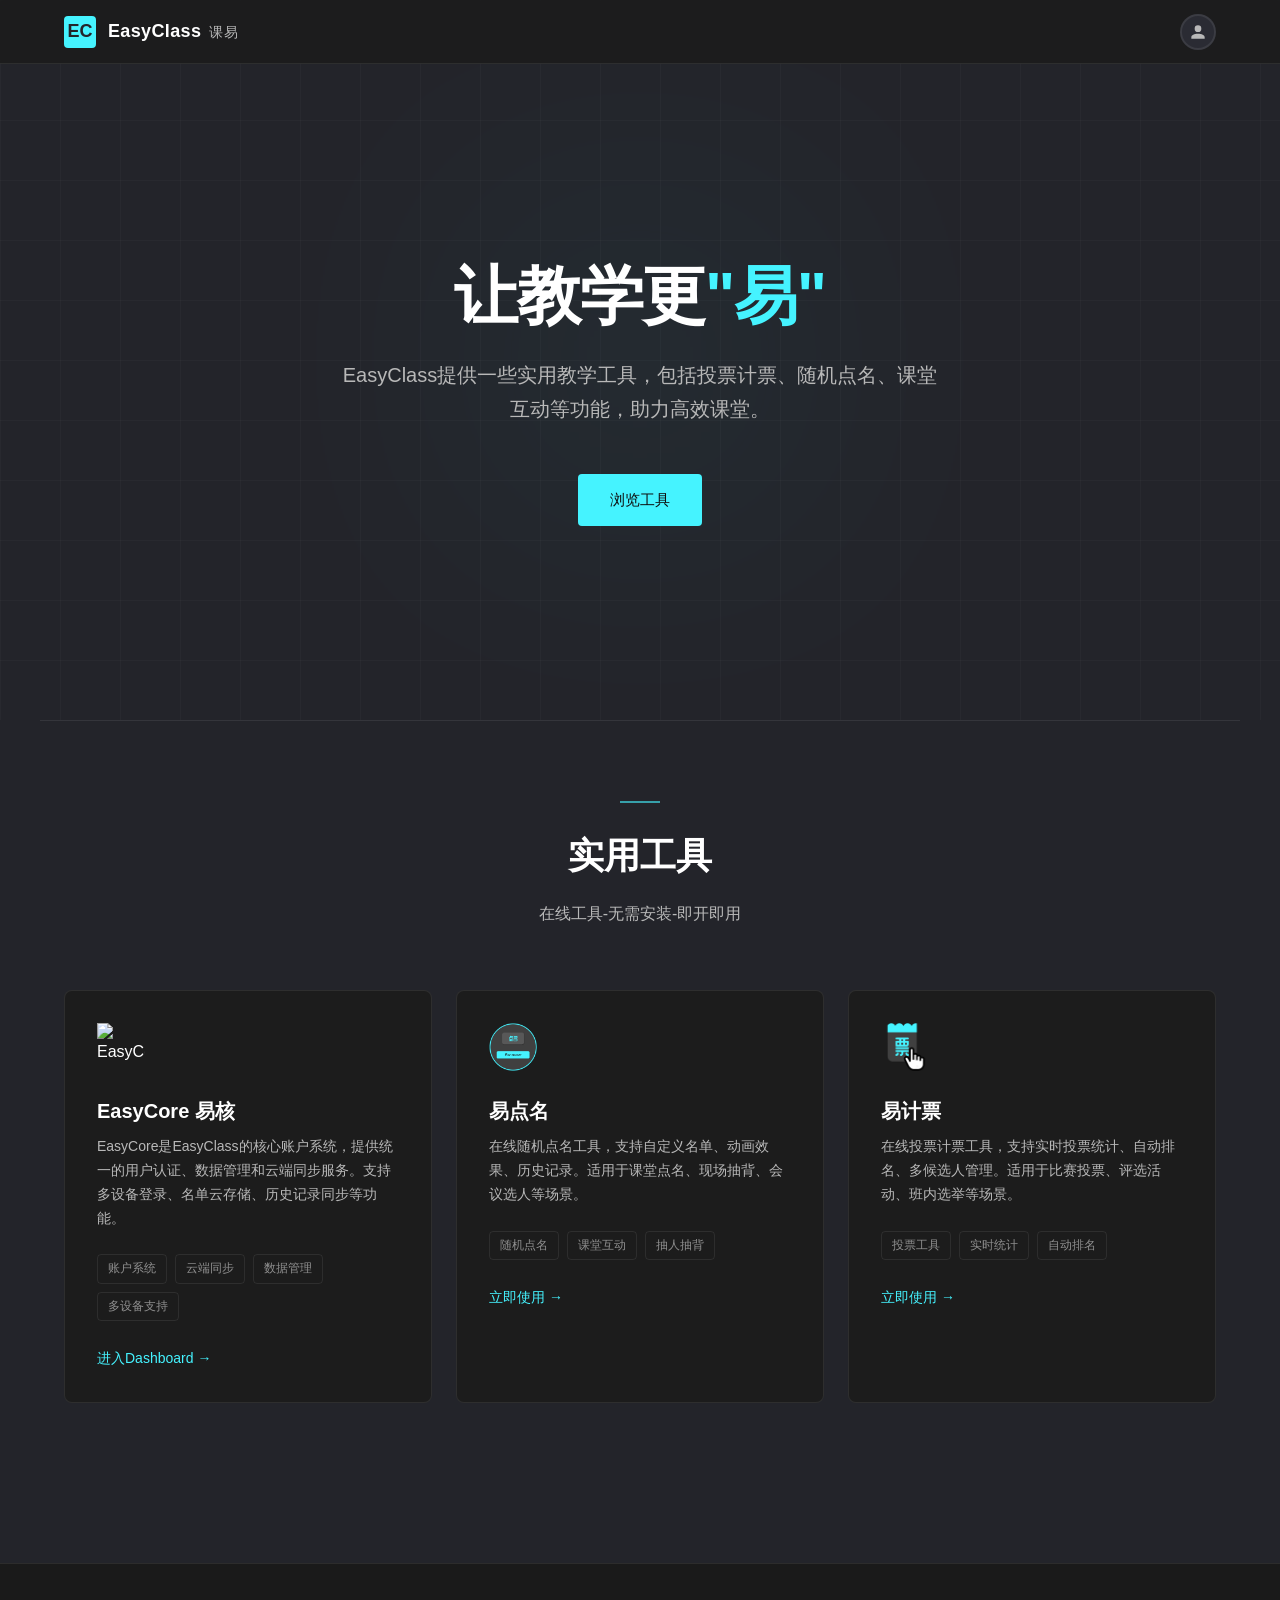
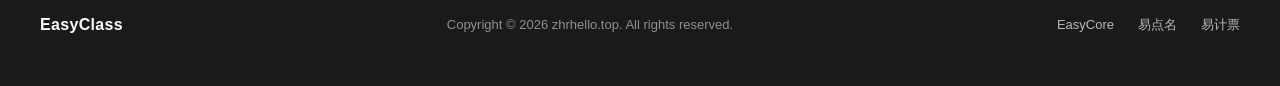
==== index.html @ 748d8535 "feat: Enhance PC reconnection logic and extend reconnect window to 2 minutes - Increased RECONNECT_E" ====
<!DOCTYPE html>
<html lang="zh-CN" data-theme="dark">
<head>
    <meta charset="UTF-8">
    <meta name="viewport" content="width=device-width, initial-scale=1.0, maximum-scale=1.0, user-scalable=yes">
    <title>EasyClass 课易 · 在线教学工具箱</title>
    <meta name="description" content="EasyClass课易是一款免费的在线教学工具集，包含易计票、随机点名器、投票计票等实用工具，助力课堂教学和班级管理。">
    <meta name="keywords" content="在线教学工具,课堂点名,投票计票,随机分组,教学辅助工具,班级管理">
    <meta name="author" content="zhrhello.top">
    <meta name="robots" content="index, follow">
    <meta name="theme-color" content="#45f3ff">
    <link rel="canonical" href="https://easyclass.zhrhello.top/">

    <style>
        @import url('https://fonts-googleapis-com.mirror.zhrhello.top/css2?family=Noto+Sans+SC:wght@300;400;500;600;700;900&display=swap');

        * {
            margin: 0;
            padding: 0;
            box-sizing: border-box;
        }

        :root {
            --font-main: "Noto Sans SC", sans-serif;
            --transition-speed: 0.4s;
            --max-width: 1200px;
            --header-height: 64px;
            --section-padding: 80px;
            --mobile-section-padding: 48px;

            --bg-primary: #23242a;
            --bg-secondary: #1c1c1c;
            --bg-tertiary: #2a2b33;
            --text-primary: #ffffff;
            --text-secondary: #b8b8b8;
            --text-tertiary: #8f8f8f;
            --accent-primary: #45f3ff;
            --accent-primary-dim: rgba(69, 243, 255, 0.1);
            --accent-primary-hover: rgba(69, 243, 255, 0.8);
            --accent-secondary: #ff6b6b;
            --border-color: rgba(255, 255, 255, 0.08);
            --border-color-hover: rgba(69, 243, 255, 0.3);
            --shadow-color: rgba(0, 0, 0, 0.3);
            --header-bg: rgba(28, 28, 28, 0.85);
            --footer-bg: #1a1a1a;
        }

        html {
            scroll-behavior: smooth;
        }

        body {
            font-family: var(--font-main);
            background: var(--bg-primary);
            color: var(--text-primary);
            line-height: 1.6;
            transition: background var(--transition-speed), color var(--transition-speed);
            overflow-x: hidden;
            margin: 0;
        }

        .header {
            position: fixed;
            top: 0;
            left: 0;
            right: 0;
            height: var(--header-height);
            background: var(--header-bg);
            backdrop-filter: blur(10px);
            border-bottom: 1px solid var(--border-color);
            z-index: 1000;
        }

        .header-inner {
            max-width: var(--max-width);
            margin: 0 auto;
            padding: 0 24px;
            height: 100%;
            display: flex;
            align-items: center;
            justify-content: space-between;
        }

        .logo {
            display: flex;
            align-items: center;
            gap: 12px;
            text-decoration: none;
            color: var(--text-primary);
        }

        .logo-icon {
            width: 32px;
            height: 32px;
            background: var(--accent-primary);
            display: flex;
            align-items: center;
            justify-content: center;
            font-weight: 900;
            font-size: 18px;
            color: var(--bg-primary);
            border-radius: 4px;
        }

        .logo-text {
            font-size: 18px;
            font-weight: 600;
            letter-spacing: 0.02em;
            display: flex;
            align-items: baseline;
            gap: 6px;
        }

        .logo-text .sub {
            font-weight: 300;
            color: var(--text-secondary);
            font-size: 14px;
            margin-left: 2px;
        }

        .header-actions {
            display: flex;
            align-items: center;
            gap: 16px;
        }

        .user-avatar-container {
            cursor: pointer;
            position: relative;
            z-index: 1001;
        }

        .user-avatar {
            width: 36px;
            height: 36px;
            border-radius: 50%;
            background: var(--bg-tertiary);
            border: 2px solid var(--border-color);
            display: flex;
            align-items: center;
            justify-content: center;
            transition: all 0.25s;
            overflow: hidden;
            position: relative;
        }

        .user-avatar:hover {
            border-color: var(--border-color-hover);
            transform: scale(1.05);
            box-shadow: 0 0 16px rgba(69, 243, 255, 0.25);
        }

        .user-avatar.active {
            border-color: var(--accent-primary);
            box-shadow: 0 0 20px rgba(69, 243, 255, 0.35);
            animation: avatarPulse 2s ease-in-out infinite;
        }

        @keyframes avatarPulse {
            0%,
            100% {
                box-shadow: 0 0 16px rgba(69, 243, 255, 0.3);
            }
            50% {
                box-shadow: 0 0 28px rgba(69, 243, 255, 0.55);
            }
        }

        .user-avatar svg {
            width: 20px;
            height: 20px;
            fill: var(--text-secondary);
            transition: fill 0.2s;
        }

        .user-avatar:hover svg {
            fill: var(--accent-primary);
        }

        .user-avatar.active svg {
            fill: var(--accent-primary);
        }

        .user-avatar img {
            width: 100%;
            height: 100%;
            object-fit: cover;
            border-radius: 50%;
        }

        .user-avatar.logged-in {
            padding: 0;
        }

        .hero {
            min-height: 80vh;
            display: flex;
            align-items: center;
            justify-content: center;
            padding: calc(var(--header-height) + var(--section-padding)) 24px var(--section-padding);
            text-align: center;
            position: relative;
            overflow: hidden;
            isolation: isolate;
        }

        .hero::before {
            content: '';
            position: absolute;
            inset: 0;
            background-image:
                linear-gradient(var(--border-color) 1px, transparent 1px),
                linear-gradient(90deg, var(--border-color) 1px, transparent 1px);
            background-size: 60px 60px;
            opacity: 0.3;
            pointer-events: none;
            z-index: 0;
        }

        .hero-glow {
            position: absolute;
            width: 400px;
            height: 400px;
            background: var(--accent-primary);
            opacity: 0.03;
            filter: blur(120px);
            pointer-events: none;
            top: 50%;
            left: 50%;
            transform: translate(-50%, -50%);
            z-index: 0;
            transition: opacity 0.5s;
        }

        .hero-glow.dimmed {
            opacity: 0.015;
        }

        .hero-content {
            position: relative;
            z-index: 2;
            max-width: 800px;
            transition: transform 0.45s cubic-bezier(0.4, 0, 0.2, 1),
                opacity 0.45s cubic-bezier(0.4, 0, 0.2, 1);
        }

        .hero-content.shrink-out {
            transform: translateY(-40px) scale(0.85);
            opacity: 0;
            pointer-events: none;
        }

        .hero-title {
            font-size: clamp(36px, 5vw, 64px);
            font-weight: 700;
            line-height: 1.2;
            margin-bottom: 24px;
            letter-spacing: -0.02em;
        }

        .hero-title .highlight {
            color: var(--accent-primary);
        }

        .hero-subtitle {
            font-size: clamp(16px, 2vw, 20px);
            color: var(--text-secondary);
            max-width: 600px;
            margin: 0 auto 48px;
            line-height: 1.7;
        }

        .hero-actions {
            display: flex;
            gap: 16px;
            justify-content: center;
            flex-wrap: wrap;
        }

        .btn {
            display: inline-flex;
            align-items: center;
            gap: 8px;
            padding: 14px 32px;
            font-family: var(--font-main);
            font-size: 15px;
            font-weight: 500;
            cursor: pointer;
            text-decoration: none;
            transition: all 0.2s;
            border: none;
            border-radius: 4px;
        }

        .btn-primary {
            background: var(--accent-primary);
            color: #0f0f0f;
        }

        .btn-primary:hover {
            background: var(--accent-primary-hover);
            transform: translateY(-1px);
            box-shadow: 0 8px 20px rgba(69, 243, 255, 0.25);
        }

        .hero-account-panel {
            position: absolute;
            inset: 0;
            z-index: 3;
            display: flex;
            flex-direction: column;
            align-items: center;
            justify-content: center;
            clip-path: inset(100% 0 0 0);
            opacity: 0;
            pointer-events: none;
            transition: opacity 0.3s ease;
            padding: 24px;
        }

        .hero-account-panel.visible {
            opacity: 1;
            pointer-events: auto;
        }

        .account-back-btn {
            position: absolute;
            top: 28px;
            left: 28px;
            width: 40px;
            height: 40px;
            border-radius: 50%;
            background: rgba(69, 243, 255, 0.06);
            border: 1px solid rgba(69, 243, 255, 0.2);
            color: var(--accent-primary);
            cursor: pointer;
            display: flex;
            align-items: center;
            justify-content: center;
            transition: all 0.25s;
            z-index: 10;
            padding: 0;
            backdrop-filter: blur(6px);
        }

        .account-back-btn:hover {
            background: rgba(69, 243, 255, 0.15);
            border-color: var(--accent-primary);
            box-shadow: 0 0 18px rgba(69, 243, 255, 0.3);
            transform: scale(1.08);
        }

        .account-back-btn svg {
            width: 18px;
            height: 18px;
            fill: none;
            stroke: var(--accent-primary);
            stroke-width: 2.2;
            stroke-linecap: round;
            stroke-linejoin: round;
            transition: transform 0.2s;
        }

        .account-back-btn:hover svg {
            transform: translateX(-2px);
        }

        .account-info-wrapper {
            display: flex;
            flex-direction: column;
            align-items: center;
            width: 100%;
        }

        .account-avatar-large {
            width: 88px;
            height: 88px;
            border-radius: 50%;
            margin-bottom: 20px;
            background: var(--accent-primary-dim);
            border: 2px solid rgba(69, 243, 255, 0.3);
            display: flex;
            align-items: center;
            justify-content: center;
            overflow: hidden;
            transition: border-color 0.3s, box-shadow 0.3s;
            flex-shrink: 0;
        }

        .account-avatar-large:hover {
            border-color: rgba(69, 243, 255, 0.55);
            box-shadow: 0 0 24px rgba(69, 243, 255, 0.2);
        }

        .account-avatar-large svg {
            width: 44px;
            height: 44px;
            fill: var(--accent-primary);
            opacity: 0.8;
        }

        .account-avatar-large img {
            width: 100%;
            height: 100%;
            object-fit: cover;
            border-radius: 50%;
        }

        .account-name {
            font-size: 22px;
            font-weight: 600;
            color: var(--text-primary);
            margin-bottom: 4px;
            letter-spacing: 0.02em;
        }

        .account-email {
            font-size: 14px;
            color: var(--text-tertiary);
            margin-bottom: 28px;
            letter-spacing: 0.03em;
        }

        .account-divider {
            width: 50px;
            height: 1px;
            background: rgba(69, 243, 255, 0.3);
            margin-bottom: 28px;
        }

        .account-action-btn {
            padding: 13px 36px;
            border: none;
            border-radius: 8px;
            font-size: 15px;
            font-weight: 500;
            cursor: pointer;
            transition: all 0.25s;
            font-family: var(--font-main);
            letter-spacing: 0.03em;
            min-width: 160px;
        }

        .account-logout-btn {
            background: rgba(255, 107, 107, 0.12);
            color: #ff6b6b;
            border: 1px solid rgba(255, 107, 107, 0.25);
        }

        .account-logout-btn:hover {
            background: rgba(255, 107, 107, 0.22);
            box-shadow: 0 0 20px rgba(255, 107, 107, 0.2);
            transform: translateY(-1px);
        }

        .account-login-btn {
            background: rgba(76, 175, 80, 0.12);
            color: #4caf50;
            border: 1px solid rgba(76, 175, 80, 0.25);
        }

        .account-login-btn:hover {
            background: rgba(76, 175, 80, 0.22);
            box-shadow: 0 0 20px rgba(76, 175, 80, 0.2);
            transform: translateY(-1px);
        }

        .scan-line {
            position: absolute;
            left: 0;
            width: 100%;
            height: 2px;
            z-index: 4;
            pointer-events: none;
            opacity: 0;
            background: var(--accent-primary);
        }

        .scan-line::before {
            display: none;
        }

        .scan-line::after {
            display: none;
        }

        .products {
            padding: var(--section-padding) 24px;
            max-width: var(--max-width);
            margin: 0 auto;
            border-top: 1px solid var(--border-color);
        }

        .section-header {
            text-align: center;
            margin-bottom: 64px;
            position: relative;
        }

        .section-header::before {
            content: '';
            display: block;
            width: 40px;
            height: 2px;
            background: var(--accent-primary);
            margin: 0 auto 24px;
            opacity: 0.6;
        }

        .section-title {
            font-size: clamp(24px, 3vw, 36px);
            font-weight: 600;
            margin-bottom: 16px;
        }

        .section-subtitle {
            color: var(--text-secondary);
            font-size: 16px;
            max-width: 500px;
            margin: 0 auto;
        }

        .products-grid {
            display: grid;
            grid-template-columns: repeat(auto-fit, minmax(300px, 1fr));
            gap: 24px;
        }

        .product-card {
            padding: 32px;
            border: 1px solid var(--border-color);
            background: var(--bg-secondary);
            transition: all 0.2s;
            text-decoration: none;
            color: inherit;
            display: block;
            border-radius: 8px;
        }

        .product-card:hover {
            border-color: var(--border-color-hover);
            transform: translateY(-2px);
            box-shadow: 0 12px 24px rgba(0, 0, 0, 0.4);
        }

        .product-icon {
            width: 48px;
            height: 48px;
            margin-bottom: 24px;
            display: flex;
            align-items: center;
            justify-content: center;
        }

        .product-icon img {
            width: 100%;
            height: 100%;
            object-fit: contain;
        }

        .product-name {
            font-size: 20px;
            font-weight: 600;
            margin-bottom: 8px;
        }

        .product-desc {
            color: var(--text-secondary);
            font-size: 14px;
            line-height: 1.7;
            margin-bottom: 24px;
        }

        .product-tags {
            display: flex;
            flex-wrap: wrap;
            gap: 8px;
            margin-bottom: 24px;
        }

        .product-tag {
            padding: 4px 10px;
            border: 1px solid var(--border-color);
            font-size: 12px;
            color: var(--text-tertiary);
            transition: all 0.2s;
            border-radius: 4px;
        }

        .product-card:hover .product-tag {
            border-color: var(--border-color-hover);
            color: var(--accent-primary);
        }

        .product-link {
            color: var(--accent-primary);
            font-size: 14px;
            font-weight: 500;
            display: inline-flex;
            align-items: center;
            gap: 6px;
            transition: gap 0.2s;
        }

        .product-card:hover .product-link {
            gap: 10px;
        }

        .footer {
            background: var(--footer-bg);
            border-top: 1px solid var(--border-color);
            padding: 48px 24px;
            margin-top: var(--section-padding);
        }

        .footer-inner {
            max-width: var(--max-width);
            margin: 0 auto;
            display: flex;
            justify-content: space-between;
            align-items: center;
            flex-wrap: wrap;
            gap: 24px;
        }

        .footer-brand {
            display: flex;
            align-items: center;
            gap: 12px;
        }

        .footer-brand .logo-text {
            font-size: 16px;
        }

        .footer-copyright {
            color: var(--text-tertiary);
            font-size: 13px;
        }

        .footer-links {
            display: flex;
            gap: 24px;
        }

        .footer-link {
            color: var(--text-secondary);
            text-decoration: none;
            font-size: 13px;
            transition: color 0.2s;
        }

        .footer-link:hover {
            color: var(--accent-primary);
        }

        @media (max-width: 768px) {
            :root {
                --section-padding: var(--mobile-section-padding);
            }

            .hero {
                min-height: 60vh;
            }

            .hero-actions {
                flex-direction: column;
                align-items: center;
            }

            .btn {
                width: 100%;
                max-width: 280px;
                justify-content: center;
            }

            .products-grid {
                grid-template-columns: 1fr;
            }

            .footer-inner {
                flex-direction: column;
                text-align: center;
            }

            .footer-links {
                justify-content: center;
            }

            .account-back-btn {
                top: 20px;
                left: 20px;
                width: 36px;
                height: 36px;
            }

            .account-avatar-large {
                width: 70px;
                height: 70px;
            }

            .account-avatar-large svg {
                width: 36px;
                height: 36px;
            }

            .account-name {
                font-size: 20px;
            }
        }

        @media (max-width: 480px) {
            .logo-text .sub {
                display: none;
            }

            .header-inner {
                padding: 0 16px;
            }

            .account-back-btn {
                top: 16px;
                left: 16px;
            }
        }
    </style>
</head>
<body>
    <header class="header">
        <div class="header-inner">
            <a href="/" class="logo">
                <div class="logo-icon">EC</div>
                <div class="logo-text">EasyClass<span class="sub">课易</span></div>
            </a>
            <div class="header-actions">
                <div class="user-avatar-container" id="userAvatarContainer" title="查看账号信息">
                    <div class="user-avatar" id="userAvatar">
                        <svg viewBox="0 0 24 24"><path d="M12,4A4,4 0 0,1 16,8A4,4 0 0,1 12,12A4,4 0 0,1 8,8A4,4 0 0,1 12,4M12,14C16.42,14 20,15.79 20,18V20H4V18C4,15.79 7.58,14 12,14Z"/></svg>
                    </div>
                </div>
            </div>
        </div>
    </header>

    <section class="hero" id="heroSection">
        <div class="hero-glow" id="heroGlow"></div>

        <div class="hero-content" id="heroContent">
            <h1 class="hero-title">让教学更<span class="highlight">"易"</span></h1>
            <p class="hero-subtitle">
                EasyClass提供一些实用教学工具，包括投票计票、随机点名、课堂互动等功能，助力高效课堂。
            </p>
            <div class="hero-actions">
                <a href="#products" class="btn btn-primary">浏览工具</a>
            </div>
        </div>

        <div class="hero-account-panel" id="heroAccountPanel">
            <button class="account-back-btn" id="accountBackBtn" title="返回">
                <svg viewBox="0 0 24 24">
                    <polyline points="15 18 9 12 15 6"/>
                </svg>
            </button>
            <div class="account-info-wrapper" id="accountInfoWrapper">
                <div class="account-avatar-large" id="accountAvatarLarge">
                    <svg viewBox="0 0 24 24"><path d="M12,4A4,4 0 0,1 16,8A4,4 0 0,1 12,12A4,4 0 0,1 8,8A4,4 0 0,1 12,4M12,14C16.42,14 20,15.79 20,18V20H4V18C4,15.79 7.58,14 12,14Z"/></svg>
                </div>
                <div class="account-name" id="accountName">未登录</div>
                <div class="account-email" id="accountEmail">-</div>
                <div class="account-divider"></div>
                <button class="account-action-btn account-login-btn" id="accountActionBtn">去登录</button>
            </div>
        </div>

        <div class="scan-line" id="scanLine"></div>
    </section>

    <section class="products" id="products">
        <div class="section-header">
            <h2 class="section-title">实用工具</h2>
            <p class="section-subtitle">在线工具-无需安装-即开即用</p>
        </div>
        <div class="products-grid">
            <a href="easycore/" class="product-card" target="_blank" rel="noopener noreferrer">
                <div class="product-icon"><img src="easycore/logo.png" alt="EasyCore"></div>
                <h3 class="product-name">EasyCore 易核</h3>
                <p class="product-desc">
                    EasyCore是EasyClass的核心账户系统，提供统一的用户认证、数据管理和云端同步服务。支持多设备登录、名单云存储、历史记录同步等功能。
                </p>
                <div class="product-tags">
                    <span class="product-tag">账户系统</span>
                    <span class="product-tag">云端同步</span>
                    <span class="product-tag">数据管理</span>
                    <span class="product-tag">多设备支持</span>
                </div>
                <span class="product-link">进入Dashboard →</span>
            </a>
            <a href="randamer/" class="product-card" target="_blank" rel="noopener noreferrer">
                <div class="product-icon"><img src="randamer/logo.png" alt="易点名"></div>
                <h3 class="product-name">易点名</h3>
                <p class="product-desc">
                    在线随机点名工具，支持自定义名单、动画效果、历史记录。适用于课堂点名、现场抽背、会议选人等场景。
                </p>
                <div class="product-tags">
                    <span class="product-tag">随机点名</span>
                    <span class="product-tag">课堂互动</span>
                    <span class="product-tag">抽人抽背</span>
                </div>
                <span class="product-link">立即使用 →</span>
            </a>
            <a href="easycounter/" class="product-card" target="_blank" rel="noopener noreferrer">
                <div class="product-icon"><img src="easycounter/logo.png" alt="易计票"></div>
                <h3 class="product-name">易计票</h3>
                <p class="product-desc">
                    在线投票计票工具，支持实时投票统计、自动排名、多候选人管理。适用于比赛投票、评选活动、班内选举等场景。
                </p>
                <div class="product-tags">
                    <span class="product-tag">投票工具</span>
                    <span class="product-tag">实时统计</span>
                    <span class="product-tag">自动排名</span>
                </div>
                <span class="product-link">立即使用 →</span>
            </a>
        </div>
    </section>

    <footer class="footer">
        <div class="footer-inner">
            <div class="footer-brand">
                <div class="logo-text">EasyClass</div>
            </div>
            <p class="footer-copyright">Copyright © 2026 zhrhello.top. All rights reserved.</p>
            <div class="footer-links">
                <a href="easycore/" class="footer-link" target="_blank" rel="noopener noreferrer">EasyCore</a>
                <a href="randamer/" class="footer-link" target="_blank" rel="noopener noreferrer">易点名</a>
                <a href="easycounter/" class="footer-link" target="_blank" rel="noopener noreferrer">易计票</a>
            </div>
        </div>
    </footer>

    <script>
        (function() {
            const html = document.documentElement;
            html.setAttribute('data-theme', 'dark');
            localStorage.setItem('theme', 'dark');
        })();

        (function() {
            // ============ 状态 ============
            let isLoggedIn = false;
            let isGuest = false;      // 是否游客账号
            let currentUser = null;

            // ============ 扫描线/面板动画状态（支持打断反向） ============
            // currentP: 0 = 面板隐藏（扫描线在底部 startTop），1 = 面板展开（扫描线在顶部 endTop）
            let panelShown = false;   // 目标状态：是否要展示面板
            let currentP = 0;         // 当前动画进度
            let targetP = 0;          // 目标进度
            let rafId = null;         // 当前 requestAnimationFrame 句柄
            let lastFrameTime = 0;    // 上一帧时间戳
            const SCAN_DURATION = 300; // 完整一次扫描（0→1）所需毫秒

            // ============ DOM 引用 ============
            const heroSection = document.getElementById('heroSection');
            const heroContent = document.getElementById('heroContent');
            const heroGlow = document.getElementById('heroGlow');
            const heroAccountPanel = document.getElementById('heroAccountPanel');
            const scanLine = document.getElementById('scanLine');
            const userAvatar = document.getElementById('userAvatar');
            const userAvatarContainer = document.getElementById('userAvatarContainer');
            const accountBackBtn = document.getElementById('accountBackBtn');
            const accountAvatarLarge = document.getElementById('accountAvatarLarge');
            const accountName = document.getElementById('accountName');
            const accountEmail = document.getElementById('accountEmail');
            const accountActionBtn = document.getElementById('accountActionBtn');
            const accountInfoWrapper = document.getElementById('accountInfoWrapper');

            // ============ 获取用户信息 ============
            async function fetchUserInfo() {
                try {
                    const response = await fetch('/easycore/api/user/info', {
                        method: 'GET',
                        credentials: 'include'
                    });

                    if (response.ok) {
                        const data = await response.json();
                        if (data && data.user) {
                            isLoggedIn = true;
                            currentUser = data.user;
                            isGuest = !!(data.user.is_guest);
                        } else {
                            isLoggedIn = false;
                            isGuest = false;
                            currentUser = null;
                        }
                    } else {
                        isLoggedIn = false;
                        isGuest = false;
                        currentUser = null;
                    }
                } catch (error) {
                    console.error('获取用户信息失败:', error);
                    isLoggedIn = false;
                    isGuest = false;
                    currentUser = null;
                }
                updateUserAvatar();
                updateAccountPanelContent();
            }

            // ============ 更新右上角头像 ============
            function updateUserAvatar() {
                if (!userAvatar) return;

                if (isLoggedIn && currentUser && currentUser.avatar_url) {
                    userAvatar.innerHTML =
                        `<img src="${currentUser.avatar_url}" alt="用户头像" onerror="this.style.display='none'; this.parentElement.innerHTML='<svg viewBox=\\'0 0 24 24\\'><path d=\\'M12,4A4,4 0 0,1 16,8A4,4 0 0,1 12,12A4,4 0 0,1 8,8A4,4 0 0,1 12,4M12,14C16.42,14 20,15.79 20,18V20H4V18C4,15.79 7.58,14 12,14Z\\'/></svg>';">`;
                    userAvatar.classList.add('logged-in');
                } else {
                    userAvatar.innerHTML =
                        '<svg viewBox="0 0 24 24"><path d="M12,4A4,4 0 0,1 16,8A4,4 0 0,1 12,12A4,4 0 0,1 8,8A4,4 0 0,1 12,4M12,14C16.42,14 20,15.79 20,18V20H4V18C4,15.79 7.58,14 12,14Z"/></svg>';
                    userAvatar.classList.remove('logged-in');
                }
            }

            // ============ 更新账号面板内容 ============
            function updateAccountPanelContent() {
                if (!accountAvatarLarge || !accountName || !accountEmail || !accountActionBtn) return;

                if (isLoggedIn && currentUser && isGuest) {
                    // 游客模式：突出登录/注册引导
                    accountAvatarLarge.innerHTML =
                        '<svg viewBox="0 0 24 24"><path d="M12,4A4,4 0 0,1 16,8A4,4 0 0,1 12,12A4,4 0 0,1 8,8A4,4 0 0,1 12,4M12,14C16.42,14 20,15.79 20,18V20H4V18C4,15.79 7.58,14 12,14Z"/></svg>';
                    accountName.textContent = '游客';
                    accountEmail.textContent = '游客模式 · 登录可同步保存数据';
                    accountActionBtn.textContent = '登录 / 注册';
                    accountActionBtn.classList.remove('account-logout-btn');
                    accountActionBtn.classList.add('account-login-btn');
                } else if (isLoggedIn && currentUser) {
                    if (currentUser.avatar_url) {
                        accountAvatarLarge.innerHTML =
                            `<img src="${currentUser.avatar_url}" alt="用户头像" onerror="this.style.display='none'; this.parentElement.innerHTML='<svg viewBox=\\'0 0 24 24\\'><path d=\\'M12,4A4,4 0 0,1 16,8A4,4 0 0,1 12,12A4,4 0 0,1 8,8A4,4 0 0,1 12,4M12,14C16.42,14 20,15.79 20,18V20H4V18C4,15.79 7.58,14 12,14Z\\'/></svg>';">`;
                    } else {
                        accountAvatarLarge.innerHTML =
                            '<svg viewBox="0 0 24 24"><path d="M12,4A4,4 0 0,1 16,8A4,4 0 0,1 12,12A4,4 0 0,1 8,8A4,4 0 0,1 12,4M12,14C16.42,14 20,15.79 20,18V20H4V18C4,15.79 7.58,14 12,14Z"/></svg>';
                    }
                    accountName.textContent = currentUser.name || '未设置用户名';
                    accountEmail.textContent = currentUser.email || '未设置邮箱';
                    accountActionBtn.textContent = '登出';
                    accountActionBtn.classList.remove('account-login-btn');
                    accountActionBtn.classList.add('account-logout-btn');
                } else {
                    accountAvatarLarge.innerHTML =
                        '<svg viewBox="0 0 24 24"><path d="M12,4A4,4 0 0,1 16,8A4,4 0 0,1 12,12A4,4 0 0,1 8,8A4,4 0 0,1 12,4M12,14C16.42,14 20,15.79 20,18V20H4V18C4,15.79 7.58,14 12,14Z"/></svg>';
                    accountName.textContent = '未登录';
                    accountEmail.textContent = '登录以使用云端同步等功能';
                    accountActionBtn.textContent = '去登录';
                    accountActionBtn.classList.remove('account-logout-btn');
                    accountActionBtn.classList.add('account-login-btn');
                }
            }

            // ============ 工具函数 ============
            function sleep(ms) {
                return new Promise(resolve => setTimeout(resolve, ms));
            }

            // 获取扫描线动画的起点和终点（基于账号信息包装器的位置）
            function getScanRange() {
                const heroRect = heroSection.getBoundingClientRect();
                const wrapperRect = accountInfoWrapper.getBoundingClientRect();
                const heroHeight = heroRect.height;
                // 起点：wrapper底部向下偏移30px
                const rawBottom = wrapperRect.bottom - heroRect.top + 30;
                // 终点：wrapper顶部向上偏移20px，且不小于0
                const rawTop = Math.max(0, wrapperRect.top - heroRect.top - 20);
                const startTop = Math.min(100, (rawBottom / heroHeight) * 100);
                const endTop = (rawTop / heroHeight) * 100;
                return { startTop, endTop };
            }

            // ============ 根据当前进度 p 应用扫描线与面板的视觉状态 ============
            // p: 0 = 隐藏/底部(startTop)，1 = 展开/顶部(endTop)
            function applyScanProgress(p) {
                const { startTop, endTop } = getScanRange();
                const currentTop = startTop + (endTop - startTop) * p;
                heroAccountPanel.style.clipPath = `inset(${currentTop}% 0 0 0)`;
                scanLine.style.top = `${currentTop}%`;

                // 扫描线透明度：两端淡出(0)，中段全亮(1)，到达终点即消失
                const fadeInEnd = 0.3;
                const fadeOutStart = 0.6;
                let opacity;
                if (p < fadeInEnd) {
                    opacity = p / fadeInEnd;
                } else if (p < fadeOutStart) {
                    opacity = 1;
                } else {
                    opacity = 1 - (p - fadeOutStart) / (1 - fadeOutStart);
                }
                scanLine.style.opacity = String(Math.max(0, Math.min(1, opacity)));
            }

            // ============ 动画主循环：朝 targetP 匀速运动，可在任意位置反向 ============
            function animStep(now) {
                if (lastFrameTime === 0) lastFrameTime = now;
                const delta = now - lastFrameTime;
                lastFrameTime = now;

                if (currentP !== targetP) {
                    const dir = targetP > currentP ? 1 : -1;
                    const speed = 1 / SCAN_DURATION; // 每毫秒推进的进度
                    currentP += dir * speed * delta;
                    if ((dir > 0 && currentP >= targetP) || (dir < 0 && currentP <= targetP)) {
                        currentP = targetP;
                    }
                    applyScanProgress(currentP);
                }

                if (currentP === targetP) {
                    rafId = null;
                    finalizeScan();
                } else {
                    rafId = requestAnimationFrame(animStep);
                }
            }

            function startScanAnimation() {
                if (rafId !== null) return; // 已在运行，仅改变 targetP 即可实现反向
                lastFrameTime = 0;
                rafId = requestAnimationFrame(animStep);
            }

            // ============ 到达目标后的收尾 ============
            function finalizeScan() {
                if (targetP >= 1) {
                    // 完全展开
                    panelShown = true;
                    scanLine.style.opacity = '0';
                    scanLine.style.top = `${getScanRange().endTop}%`;
                } else {
                    // 完全隐藏
                    panelShown = false;
                    heroAccountPanel.classList.remove('visible');
                    heroAccountPanel.style.opacity = '0';
                    heroAccountPanel.style.pointerEvents = 'none';
                    heroAccountPanel.style.clipPath = 'inset(100% 0 0 0)';
                    scanLine.style.opacity = '0';
                }
            }

            // ============ 请求展示/收起面板（动画中再次调用将反向还原） ============
            function requestPanel(show) {
                // 已处于目标态且无进行中的动画：忽略
                if (show === panelShown && currentP === targetP) return;

                panelShown = show;
                targetP = show ? 1 : 0;

                if (show) {
                    updateAccountPanelContent();
                    heroAccountPanel.classList.add('visible');
                    heroAccountPanel.style.opacity = '1';
                    heroAccountPanel.style.pointerEvents = 'auto';
                }

                // 同步 Hero 背景/头像的装饰态（按目标切换，保证反向时也正确还原）
                heroContent.classList.toggle('shrink-out', show);
                heroGlow.classList.toggle('dimmed', show);
                userAvatar.classList.toggle('active', show);

                startScanAnimation();
                applyScanProgress(currentP); // 立即应用首帧，避免闪烁
            }

            // ============ 登出 ============
            async function handleLogout() {
                // 游客登出 = 放弃数据，先确认
                if (isGuest && !window.confirm('退出游客模式将删除本机游客数据（名单、前缀等），确定退出吗？')) return;
                try {
                    const response = await fetch('/easycore/api/logout', {
                        method: 'POST',
                        credentials: 'include'
                    });

                    if (response.ok) {
                        isLoggedIn = false;
                        isGuest = false;
                        currentUser = null;
                        updateUserAvatar();
                        updateAccountPanelContent();
                        await sleep(400);
                        requestPanel(false);
                    } else {
                        alert('登出失败，请重试');
                    }
                } catch (error) {
                    console.error('登出失败:', error);
                    alert('登出失败，请重试');
                }
            }

            // ============ 事件绑定 ============
            function initEvents() {
                // 点击头像：在“展示/收起”间切换；动画进行中再次点击则反向运动还原
                userAvatarContainer.addEventListener('click', () => {
                    requestPanel(!panelShown);
                });

                accountBackBtn.addEventListener('click', (e) => {
                    e.stopPropagation();
                    requestPanel(false); // 返回即收起（动画中点击则反向还原）
                });

                accountActionBtn.addEventListener('click', (e) => {
                    e.stopPropagation();
                    if (isLoggedIn && !isGuest) {
                        handleLogout();
                    } else if (isGuest) {
                        // 游客 -> 登录/注册正式账号（SSO 登录后可合并游客数据）
                        window.location.href = '/easycore/login';
                    } else {
                        window.open('/easycore/', '_blank', 'noopener');
                    }
                });

                document.addEventListener('keydown', (e) => {
                    // ESC：面板已展开或正在展开/收起时，收起（可反向）
                    if (e.key === 'Escape' && (panelShown || currentP > 0)) {
                        requestPanel(false);
                    }
                });
            }

            // ============ 初始化 ============
            async function init() {
                heroAccountPanel.style.clipPath = 'inset(100% 0 0 0)';
                heroAccountPanel.style.opacity = '0';
                heroAccountPanel.style.pointerEvents = 'none';
                scanLine.style.top = '100%';
                scanLine.style.opacity = '0';

                initEvents();
                await fetchUserInfo();
            }

            if (document.readyState === 'loading') {
                document.addEventListener('DOMContentLoaded', init);
            } else {
                init();
            }
        })();
    </script>
</body>
</html>
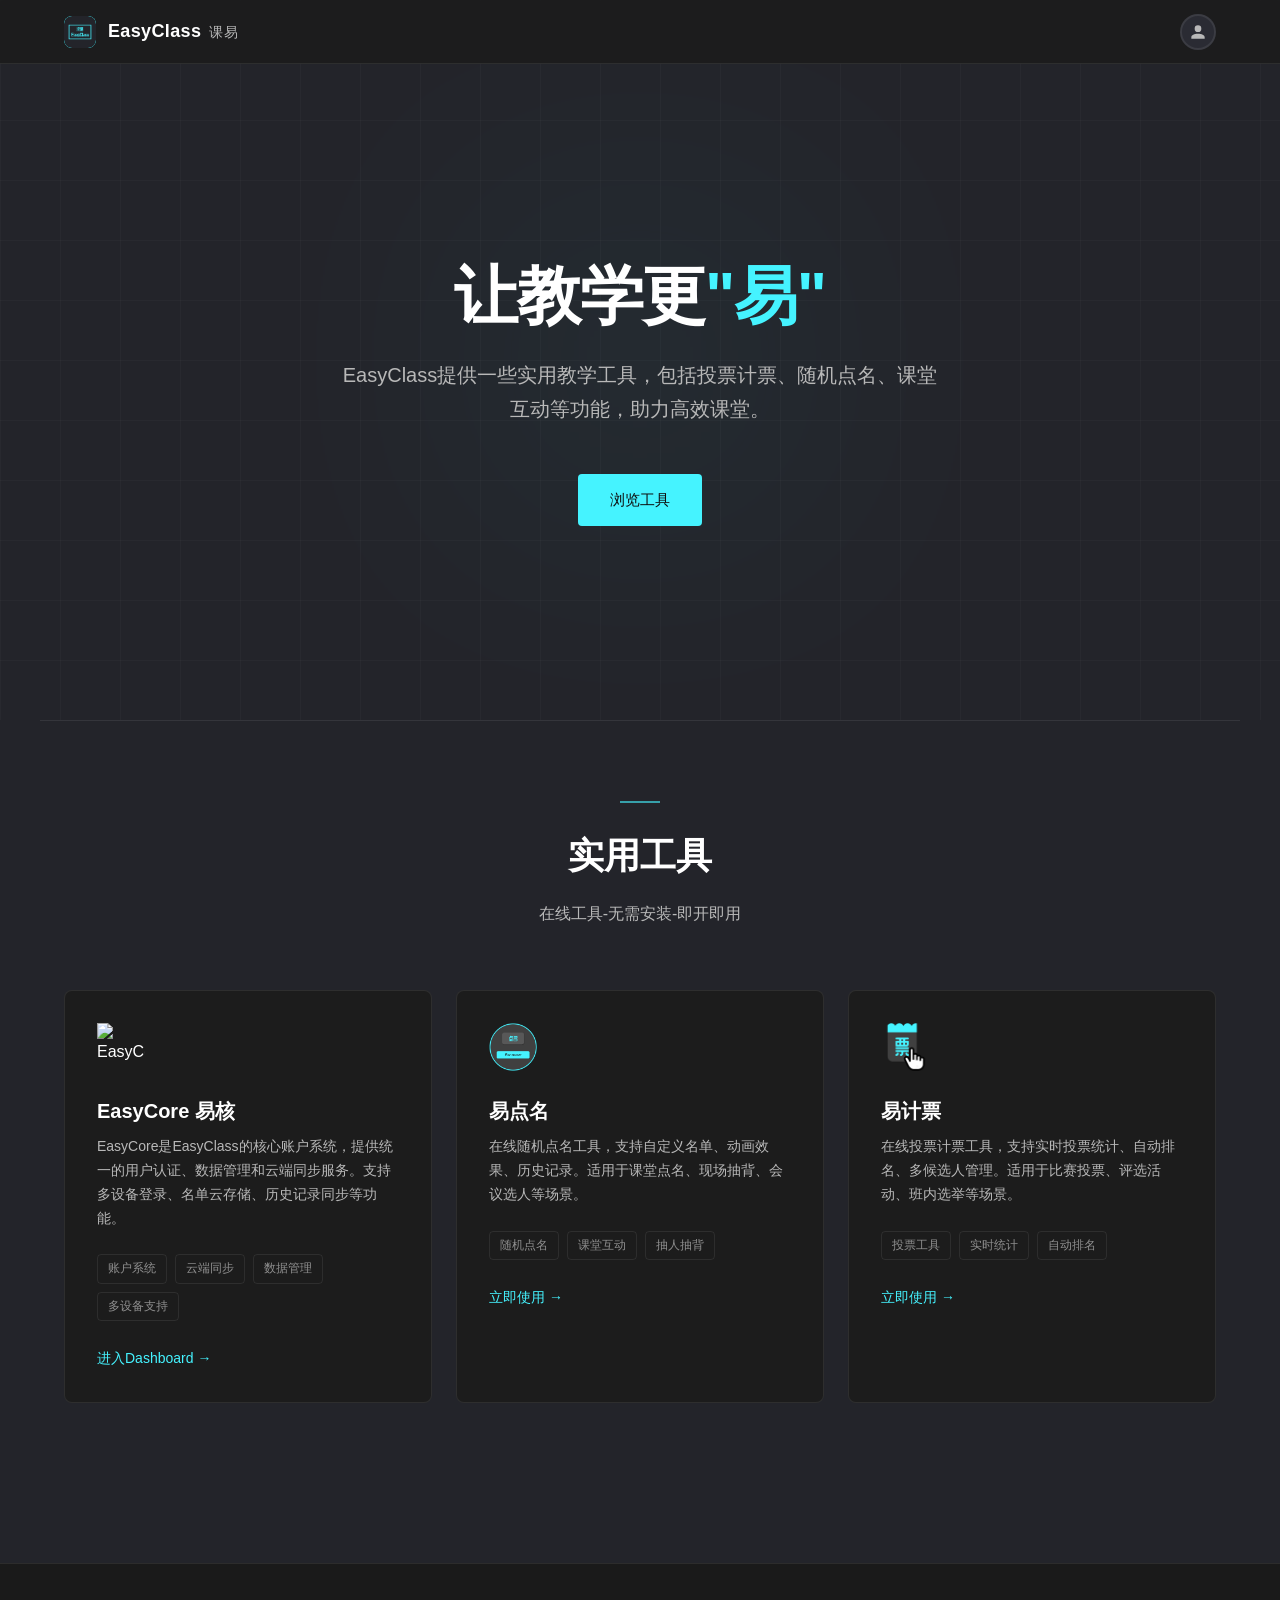
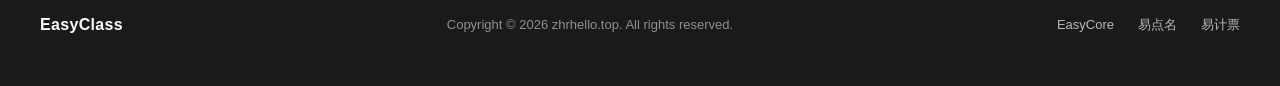
==== commit 00b5970a: "feat: 更新页面引入的字体链接，添加 Clarity 监控脚本，并新增网站地图" ====
--- a/index.html
+++ b/index.html
@@ -3,16 +3,92 @@
 <head>
     <meta charset="UTF-8">
     <meta name="viewport" content="width=device-width, initial-scale=1.0, maximum-scale=1.0, user-scalable=yes">
-    <title>EasyClass 课易 · 在线教学工具箱</title>
-    <meta name="description" content="EasyClass课易是一款免费的在线教学工具集，包含易计票、随机点名器、投票计票等实用工具，助力课堂教学和班级管理。">
-    <meta name="keywords" content="在线教学工具,课堂点名,投票计票,随机分组,教学辅助工具,班级管理">
+<!-- 更精确的标题和描述 -->
+<title>EasyClass课易 - 免费在线教学工具箱 | 随机点名、投票计票</title>
+<meta name="description" content="EasyClass课易提供EasyCore易核账户系统、易点名随机点名器、易计票投票工具等免费在线教学工具。无需安装，即开即用，助力高效课堂教学。">
+<meta name="robots" content="index, follow, max-image-preview:large">
+<meta name="googlebot" content="index, follow">
+<script type="application/ld+json">
+{
+  "@context": "https://schema.org",
+  "@type": "ItemList",
+  "itemListElement": [
+    {
+      "@type": "SoftwareApplication",
+      "position": 1,
+      "name": "EasyCore易核",
+      "url": "https://easyclass.zhrhello.top/easycore/",
+      "applicationCategory": "EducationalApplication",
+      "description": "EasyClass核心账户系统，提供统一用户认证、数据管理和云端同步服务"
+    },
+    {
+      "@type": "SoftwareApplication",
+      "position": 2,
+      "name": "易点名",
+      "url": "https://easyclass.zhrhello.top/randamer/",
+      "applicationCategory": "EducationalApplication",
+      "description": "在线随机点名工具，支持自定义名单、动画效果、历史记录"
+    },
+    {
+      "@type": "SoftwareApplication",
+      "position": 3,
+      "name": "易计票",
+      "url": "https://easyclass.zhrhello.top/easycounter/",
+      "applicationCategory": "EducationalApplication",
+      "description": "在线投票计票工具，支持实时投票统计、自动排名"
+    }
+  ]
+}
+</script>
+<!-- Open Graph标签 -->
+<meta property="og:type" content="website">
+<meta property="og:title" content="EasyClass课易 - 免费在线教学工具箱">
+<meta property="og:description" content="随机点名、投票计票等实用教学工具，免费在线使用">
+<meta property="og:url" content="https://easyclass.zhrhello.top/">
+<meta property="og:site_name" content="EasyClass课易">
+
+<meta name="keywords" content="EasyClass,课易,EasyCore,易核,Randamer,易点名,EasyCounter,易计票,在线教学工具,课堂点名,投票计票,随机分组,教学辅助工具,班级管理,随机点名,唱票,评选,投票">
+
+<!-- Twitter Card -->
+<meta name="twitter:card" content="summary">
+<meta name="twitter:title" content="EasyClass课易 - 在线教学工具箱">
+<meta name="twitter:description" content="免费的教学工具集，助力高效课堂">
     <meta name="author" content="zhrhello.top">
-    <meta name="robots" content="index, follow">
     <meta name="theme-color" content="#45f3ff">
+    <link rel="icon" type="image/png" href="/assets/PICTURE/logo.png">
+    <link rel="apple-touch-icon" href="/assets/PICTURE/logo.png">
     <link rel="canonical" href="https://easyclass.zhrhello.top/">
-
+<script type="application/ld+json">
+{
+  "@context": "https://schema.org",
+  "@type": "WebApplication",
+  "name": "EasyClass 课易",
+  "url": "https://easyclass.zhrhello.top/",
+  "description": "在线教学工具集，包含投票计票、随机点名等实用工具",
+  "applicationCategory": "EducationalApplication",
+  "operatingSystem": "Web",
+  "offers": {
+    "@type": "Offer",
+    "price": "0",
+    "priceCurrency": "CNY"
+  },
+  "featureList": [
+    "在线随机点名",
+    "投票计票",
+    "课堂互动",
+    "云端同步"
+  ]
+}
+</script>
+    <script type="text/javascript">
+    (function(c,l,a,r,i,t,y){
+        c[a]=c[a]||function(){(c[a].q=c[a].q||[]).push(arguments)};
+        t=l.createElement(r);t.async=1;t.src="https://www.clarity.ms/tag/"+i;
+        y=l.getElementsByTagName(r)[0];y.parentNode.insertBefore(t,y);
+    })(window, document, "clarity", "script", "y9dascui0p");
+    </script>
     <style>
-        @import url('https://fonts-googleapis-com.mirror.zhrhello.top/css2?family=Noto+Sans+SC:wght@300;400;500;600;700;900&display=swap');
+        @import url('https://google-fonts.mirrors.sjtug.sjtu.edu.cn/css2?family=Noto+Sans+SC:wght@300;400;500;600;700;900&display=swap');
 
         * {
             margin: 0;
@@ -99,7 +175,17 @@
             font-weight: 900;
             font-size: 18px;
             color: var(--bg-primary);
-            border-radius: 4px;
+            border-radius: 8px;
+            overflow: hidden;
+            flex-shrink: 0;
+        }
+
+        .logo-icon img {
+            width: 100%;
+            height: 100%;
+            object-fit: cover;
+            display: block;
+            border-radius: 8px;
         }
 
         .logo-text {
@@ -729,7 +815,7 @@
     <header class="header">
         <div class="header-inner">
             <a href="/" class="logo">
-                <div class="logo-icon">EC</div>
+                <div class="logo-icon"><img src="/assets/PICTURE/logo.png" alt="EasyClass"></div>
                 <div class="logo-text">EasyClass<span class="sub">课易</span></div>
             </a>
             <div class="header-actions">
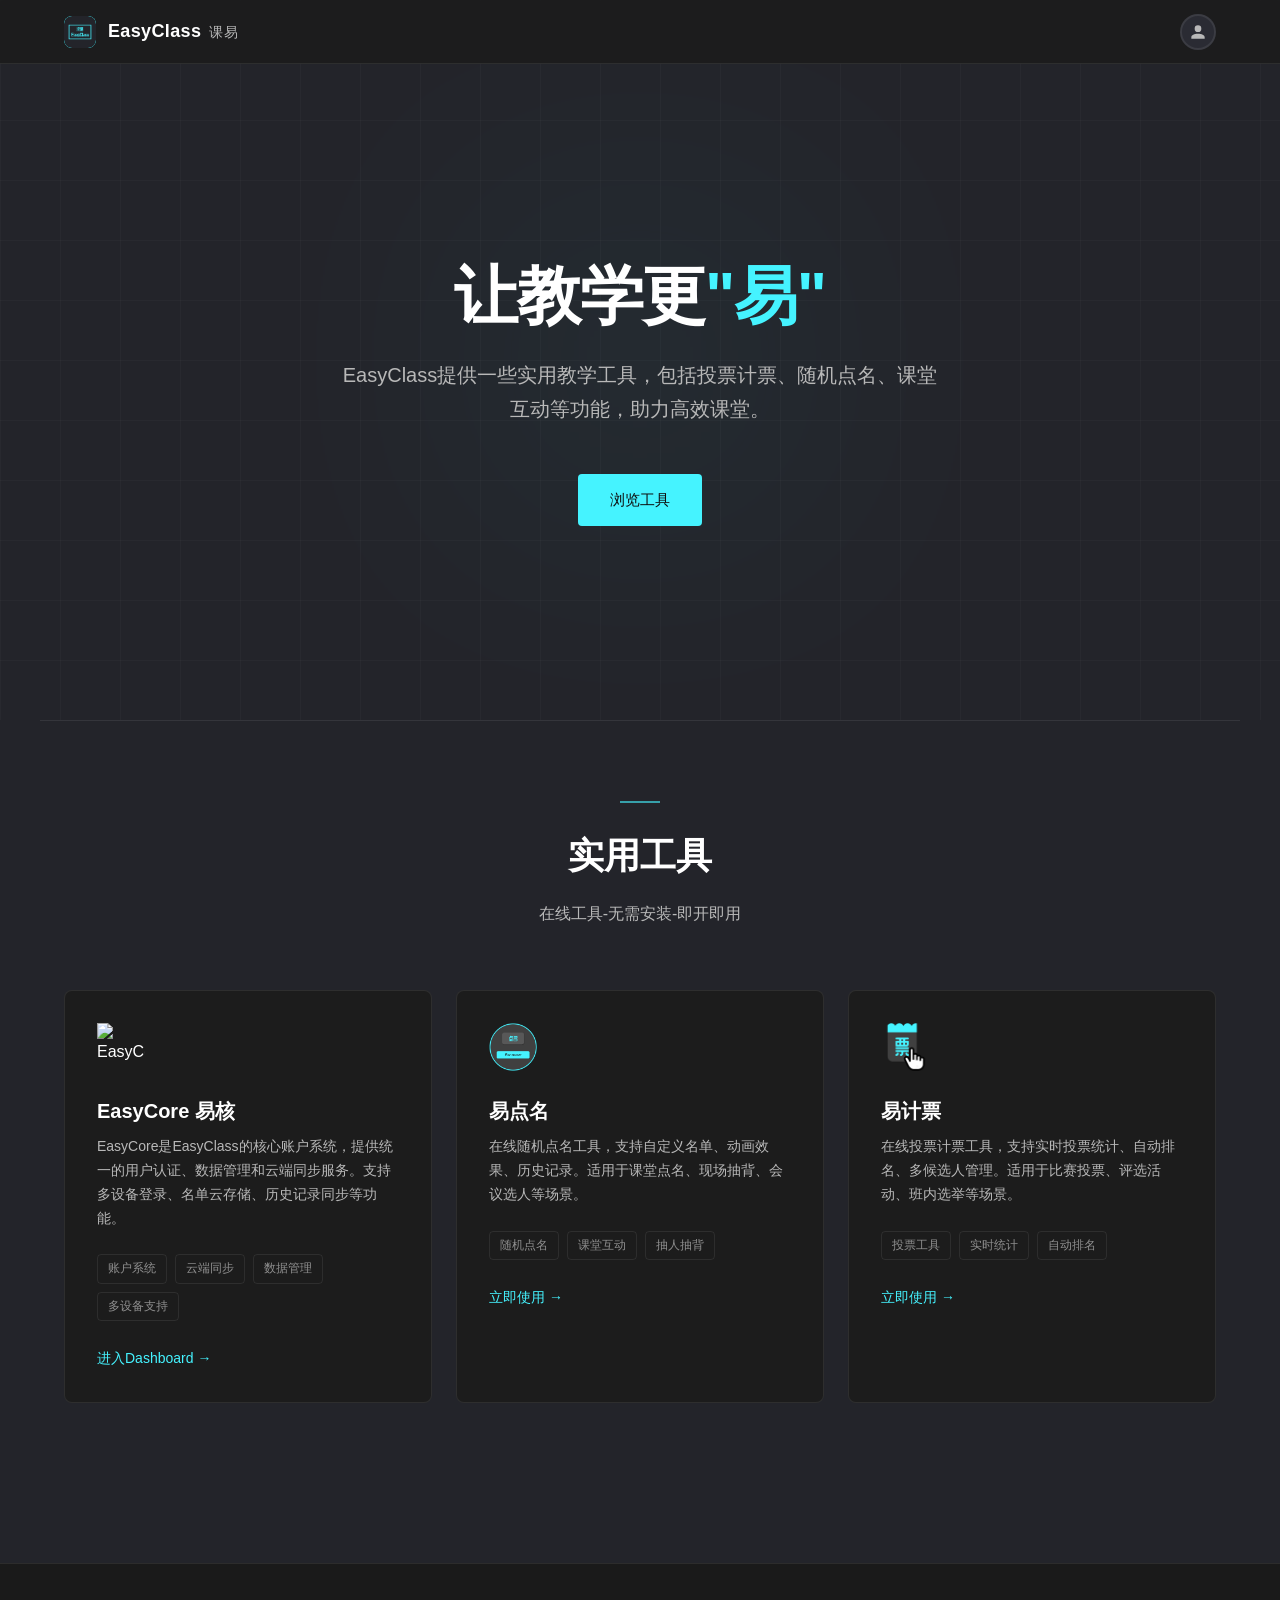
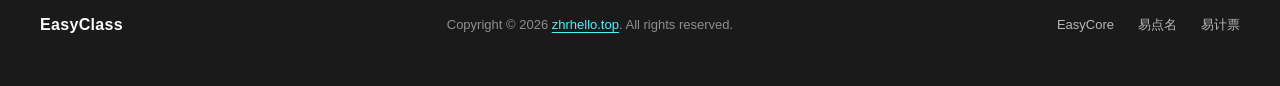
==== commit 67b46e3a: "feat: 添加返回首页按钮到多个页面" ====
--- a/index.html
+++ b/index.html
@@ -724,6 +724,17 @@
             font-size: 13px;
         }
 
+        .footer-site-link {
+            color: var(--accent-primary);
+            text-decoration: underline;
+            text-underline-offset: 3px;
+            transition: opacity 0.2s;
+        }
+
+        .footer-site-link:hover {
+            opacity: 0.8;
+        }
+
         .footer-links {
             display: flex;
             gap: 24px;
@@ -915,7 +926,7 @@
             <div class="footer-brand">
                 <div class="logo-text">EasyClass</div>
             </div>
-            <p class="footer-copyright">Copyright © 2026 zhrhello.top. All rights reserved.</p>
+            <p class="footer-copyright">Copyright © 2026 <a class="footer-site-link" href="https://zhrhello.top/" target="_blank" rel="noopener noreferrer">zhrhello.top</a>. All rights reserved.</p>
             <div class="footer-links">
                 <a href="easycore/" class="footer-link" target="_blank" rel="noopener noreferrer">EasyCore</a>
                 <a href="randamer/" class="footer-link" target="_blank" rel="noopener noreferrer">易点名</a>
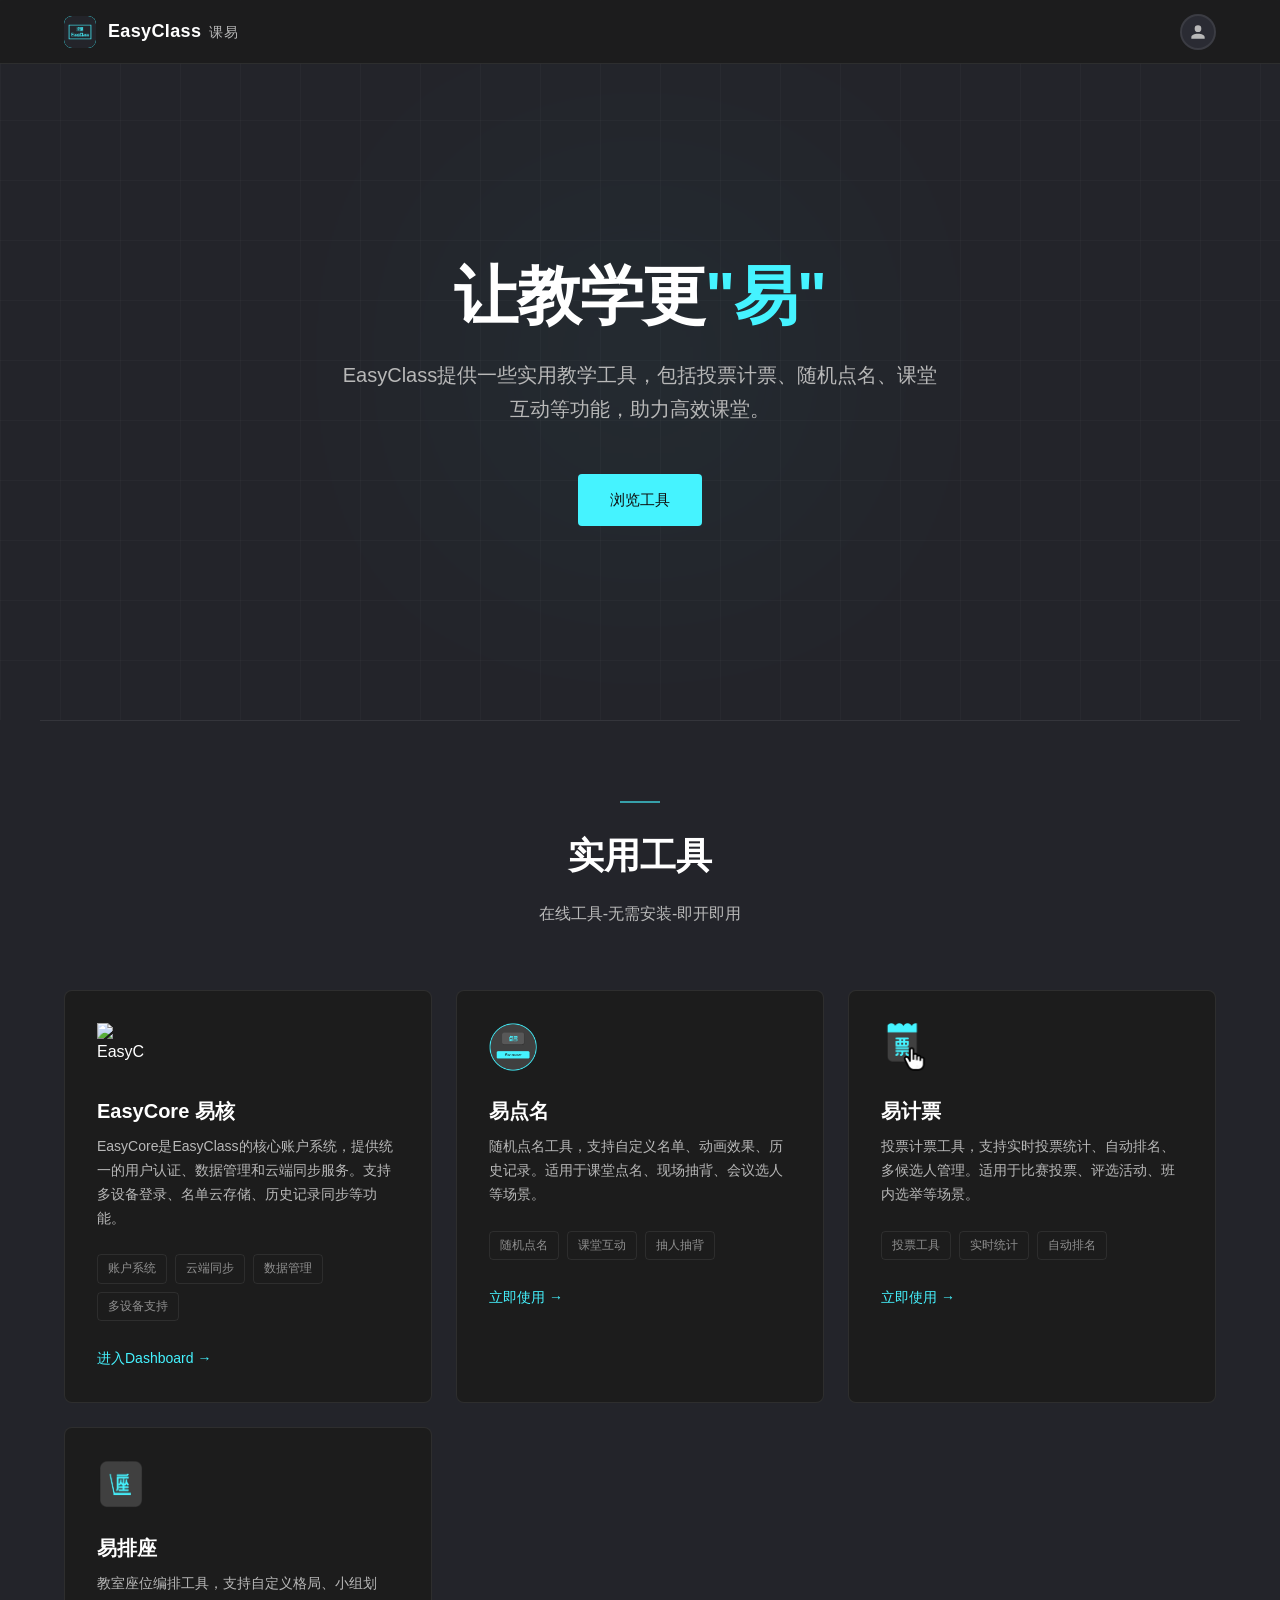
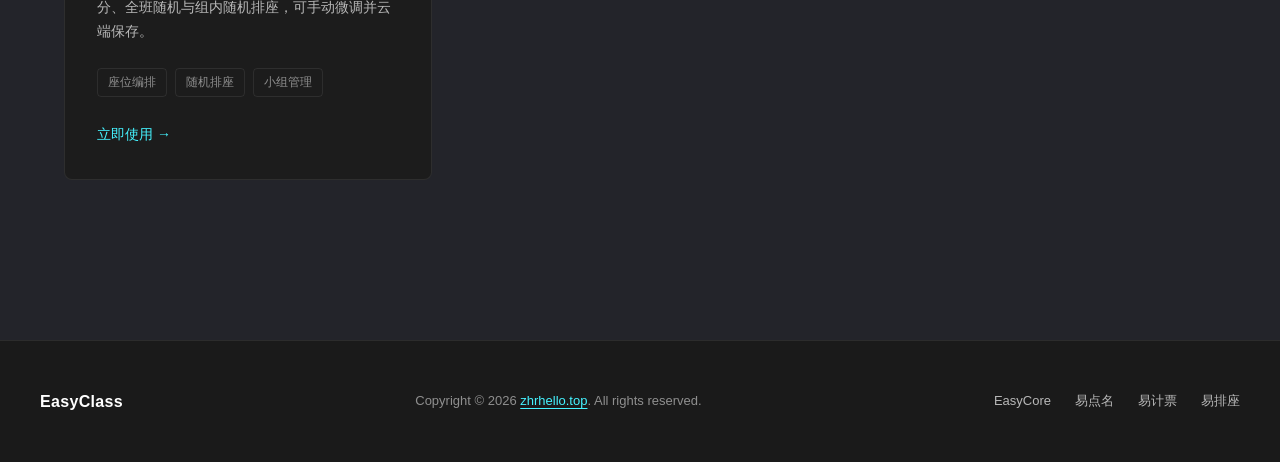
==== commit aac9ffce: "Update titles, descriptions, and keywords for improved SEO; add EasySeats tool to index and sitemap" ====
--- a/index.html
+++ b/index.html
@@ -4,8 +4,8 @@
     <meta charset="UTF-8">
     <meta name="viewport" content="width=device-width, initial-scale=1.0, maximum-scale=1.0, user-scalable=yes">
 <!-- 更精确的标题和描述 -->
-<title>EasyClass课易 - 免费在线教学工具箱 | 随机点名、投票计票</title>
-<meta name="description" content="EasyClass课易提供EasyCore易核账户系统、易点名随机点名器、易计票投票工具等免费在线教学工具。无需安装，即开即用，助力高效课堂教学。">
+<title>EasyClass课易 - 免费在线教学工具箱 | 随机点名、投票计票、座位编排</title>
+<meta name="description" content="EasyClass课易提供EasyCore易核账户系统、易点名随机点名器、易计票投票工具、易排座座位编排工具等免费在线教学工具。无需安装，即开即用，助力高效课堂教学。">
 <meta name="robots" content="index, follow, max-image-preview:large">
 <meta name="googlebot" content="index, follow">
 <script type="application/ld+json">
@@ -36,6 +36,14 @@
       "url": "https://easyclass.zhrhello.top/easycounter/",
       "applicationCategory": "EducationalApplication",
       "description": "在线投票计票工具，支持实时投票统计、自动排名"
+    },
+    {
+      "@type": "SoftwareApplication",
+      "position": 4,
+      "name": "易排座",
+      "url": "https://easyclass.zhrhello.top/easyseats/",
+      "applicationCategory": "EducationalApplication",
+      "description": "在线教室座位编排工具，支持自定义格局、小组划分、随机排座与云端保存"
     }
   ]
 }
@@ -47,7 +55,7 @@
 <meta property="og:url" content="https://easyclass.zhrhello.top/">
 <meta property="og:site_name" content="EasyClass课易">
 
-<meta name="keywords" content="EasyClass,课易,EasyCore,易核,Randamer,易点名,EasyCounter,易计票,在线教学工具,课堂点名,投票计票,随机分组,教学辅助工具,班级管理,随机点名,唱票,评选,投票">
+<meta name="keywords" content="EasyClass,课易,EasyCore,易核,Randamer,易点名,EasyCounter,易计票,EasySeats,易排座,在线教学工具,课堂点名,投票计票,座位编排,随机排座,小组划分,教室排座,随机分组,教学辅助工具,班级管理,随机点名,唱票,评选,投票">
 
 <!-- Twitter Card -->
 <meta name="twitter:card" content="summary">
@@ -896,7 +904,7 @@
                 <div class="product-icon"><img src="randamer/logo.png" alt="易点名"></div>
                 <h3 class="product-name">易点名</h3>
                 <p class="product-desc">
-                    在线随机点名工具，支持自定义名单、动画效果、历史记录。适用于课堂点名、现场抽背、会议选人等场景。
+                    随机点名工具，支持自定义名单、动画效果、历史记录。适用于课堂点名、现场抽背、会议选人等场景。
                 </p>
                 <div class="product-tags">
                     <span class="product-tag">随机点名</span>
@@ -909,12 +917,25 @@
                 <div class="product-icon"><img src="easycounter/logo.png" alt="易计票"></div>
                 <h3 class="product-name">易计票</h3>
                 <p class="product-desc">
-                    在线投票计票工具，支持实时投票统计、自动排名、多候选人管理。适用于比赛投票、评选活动、班内选举等场景。
+                    投票计票工具，支持实时投票统计、自动排名、多候选人管理。适用于比赛投票、评选活动、班内选举等场景。
                 </p>
                 <div class="product-tags">
                     <span class="product-tag">投票工具</span>
                     <span class="product-tag">实时统计</span>
                     <span class="product-tag">自动排名</span>
+                </div>
+                <span class="product-link">立即使用 →</span>
+            </a>
+            <a href="easyseats/" class="product-card" target="_blank" rel="noopener noreferrer">
+                <div class="product-icon"><img src="easyseats/logo.png" alt="易排座"></div>
+                <h3 class="product-name">易排座</h3>
+                <p class="product-desc">
+                    教室座位编排工具，支持自定义格局、小组划分、全班随机与组内随机排座，可手动微调并云端保存。
+                </p>
+                <div class="product-tags">
+                    <span class="product-tag">座位编排</span>
+                    <span class="product-tag">随机排座</span>
+                    <span class="product-tag">小组管理</span>
                 </div>
                 <span class="product-link">立即使用 →</span>
             </a>
@@ -931,6 +952,7 @@
                 <a href="easycore/" class="footer-link" target="_blank" rel="noopener noreferrer">EasyCore</a>
                 <a href="randamer/" class="footer-link" target="_blank" rel="noopener noreferrer">易点名</a>
                 <a href="easycounter/" class="footer-link" target="_blank" rel="noopener noreferrer">易计票</a>
+                <a href="easyseats/" class="footer-link" target="_blank" rel="noopener noreferrer">易排座</a>
             </div>
         </div>
     </footer>
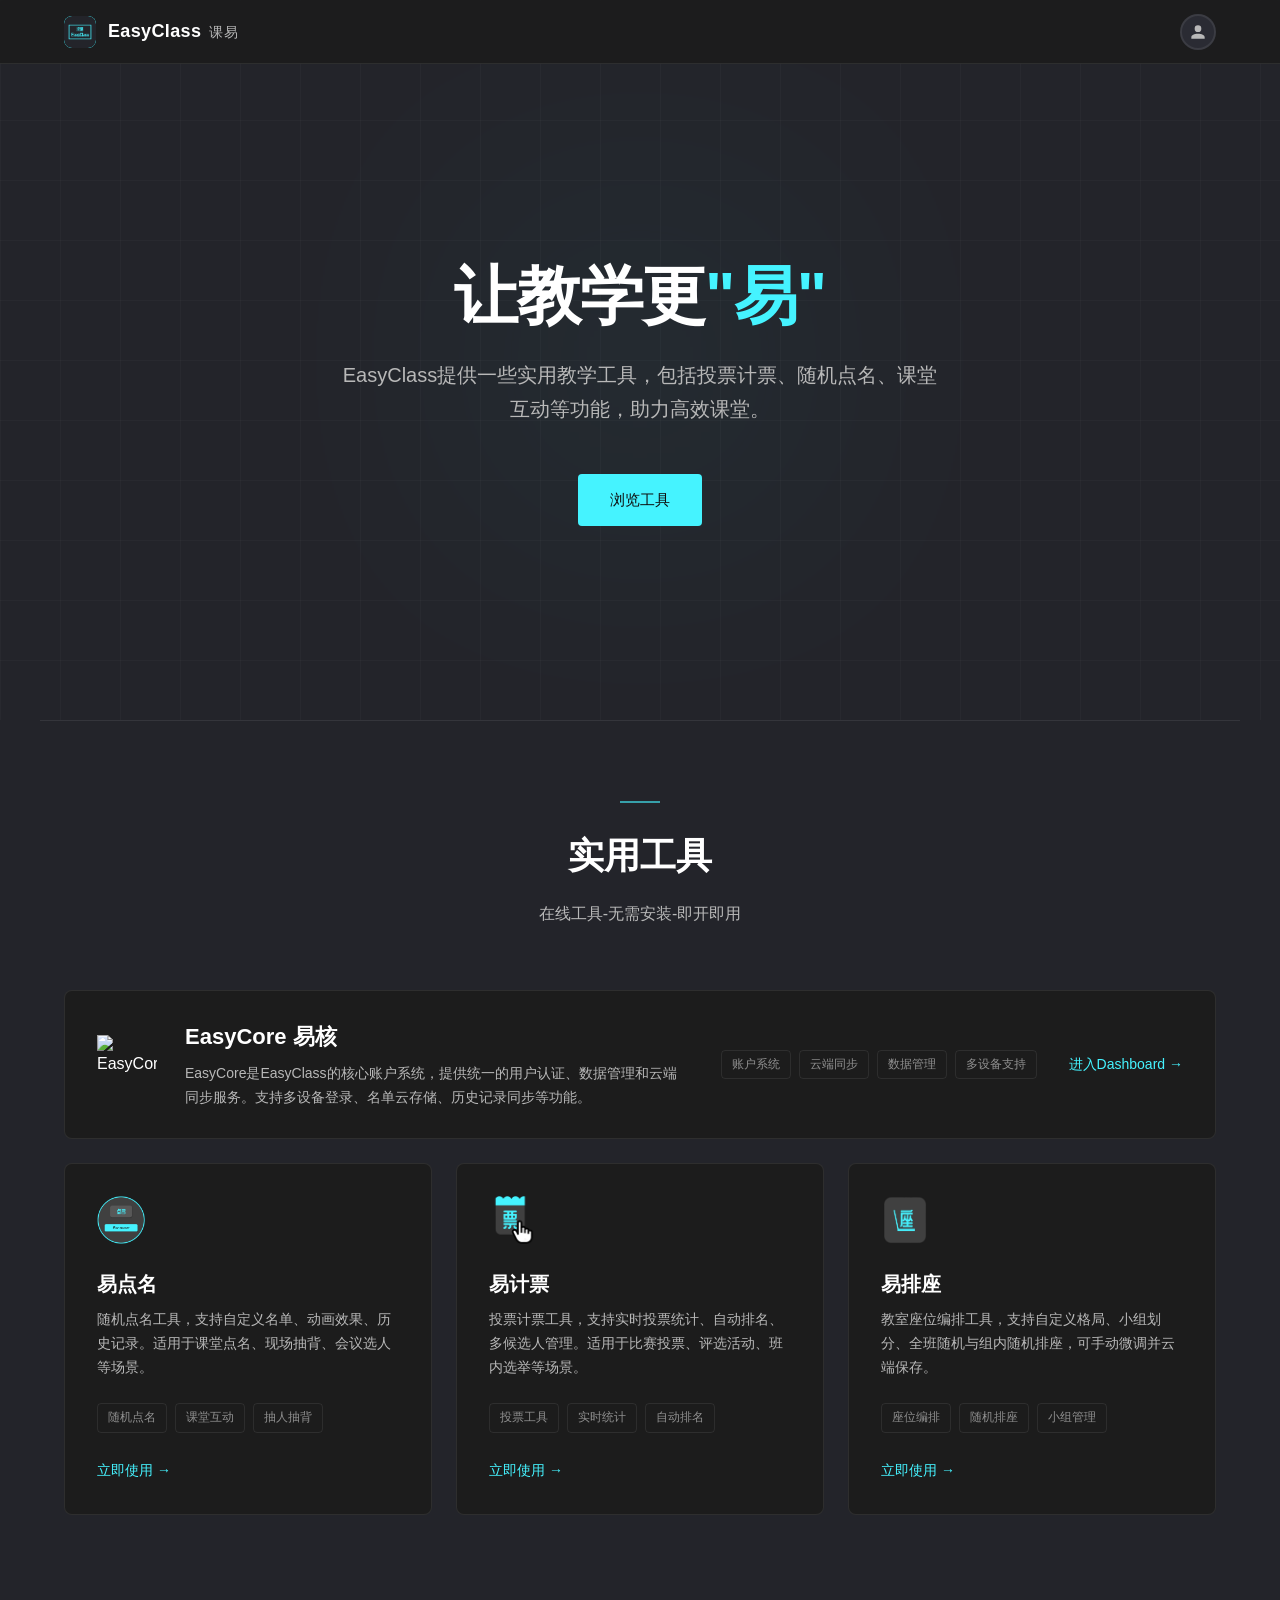
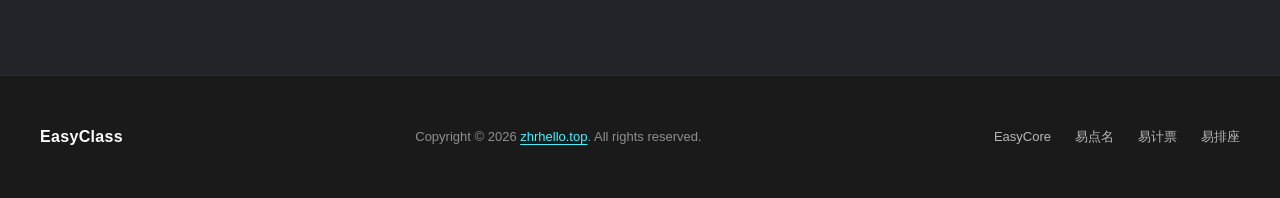
==== commit c6b41104: "feat: 添加产品特性卡片样式，优化EasyCore展示" ====
--- a/index.html
+++ b/index.html
@@ -700,6 +700,64 @@
             gap: 10px;
         }
 
+        /* EasyCore 易核：横向通栏卡片（独占一整行） */
+        .product-feature {
+            display: flex;
+            align-items: center;
+            gap: 28px;
+            padding: 28px 32px;
+            border: 1px solid var(--border-color);
+            background: var(--bg-secondary);
+            border-radius: 8px;
+            text-decoration: none;
+            color: inherit;
+            transition: all 0.2s;
+            margin-bottom: 24px;
+        }
+
+        .product-feature:hover {
+            border-color: var(--border-color-hover);
+            transform: translateY(-2px);
+            box-shadow: 0 12px 24px rgba(0, 0, 0, 0.4);
+        }
+
+        .product-feature .product-icon {
+            width: 60px;
+            height: 60px;
+            margin-bottom: 0;
+            flex-shrink: 0;
+        }
+
+        .product-feature .feature-body {
+            flex: 1;
+            min-width: 0;
+            display: flex;
+            flex-wrap: wrap;
+            align-items: center;
+            gap: 16px 32px;
+        }
+
+        .product-feature .feature-text {
+            flex: 1 1 320px;
+            min-width: 0;
+        }
+
+        .product-feature .product-name {
+            font-size: 22px;
+        }
+
+        .product-feature .product-desc {
+            margin-bottom: 0;
+        }
+
+        .product-feature .product-tags {
+            margin-bottom: 0;
+        }
+
+        .product-feature .product-link {
+            flex-shrink: 0;
+        }
+
         .footer {
             background: var(--footer-bg);
             border-top: 1px solid var(--border-color);
@@ -781,6 +839,18 @@
 
             .products-grid {
                 grid-template-columns: 1fr;
+            }
+
+            .product-feature {
+                flex-direction: column;
+                align-items: flex-start;
+                gap: 20px;
+            }
+
+            .product-feature .feature-body {
+                flex-direction: column;
+                align-items: flex-start;
+                gap: 16px;
             }
 
             .footer-inner {
@@ -885,13 +955,15 @@
             <h2 class="section-title">实用工具</h2>
             <p class="section-subtitle">在线工具-无需安装-即开即用</p>
         </div>
-        <div class="products-grid">
-            <a href="easycore/" class="product-card" target="_blank" rel="noopener noreferrer">
-                <div class="product-icon"><img src="easycore/logo.png" alt="EasyCore"></div>
-                <h3 class="product-name">EasyCore 易核</h3>
-                <p class="product-desc">
-                    EasyCore是EasyClass的核心账户系统，提供统一的用户认证、数据管理和云端同步服务。支持多设备登录、名单云存储、历史记录同步等功能。
-                </p>
+        <a href="easycore/" class="product-feature" target="_blank" rel="noopener noreferrer">
+            <div class="product-icon"><img src="easycore/logo.png" alt="EasyCore"></div>
+            <div class="feature-body">
+                <div class="feature-text">
+                    <h3 class="product-name">EasyCore 易核</h3>
+                    <p class="product-desc">
+                        EasyCore是EasyClass的核心账户系统，提供统一的用户认证、数据管理和云端同步服务。支持多设备登录、名单云存储、历史记录同步等功能。
+                    </p>
+                </div>
                 <div class="product-tags">
                     <span class="product-tag">账户系统</span>
                     <span class="product-tag">云端同步</span>
@@ -899,7 +971,9 @@
                     <span class="product-tag">多设备支持</span>
                 </div>
                 <span class="product-link">进入Dashboard →</span>
-            </a>
+            </div>
+        </a>
+        <div class="products-grid">
             <a href="randamer/" class="product-card" target="_blank" rel="noopener noreferrer">
                 <div class="product-icon"><img src="randamer/logo.png" alt="易点名"></div>
                 <h3 class="product-name">易点名</h3>
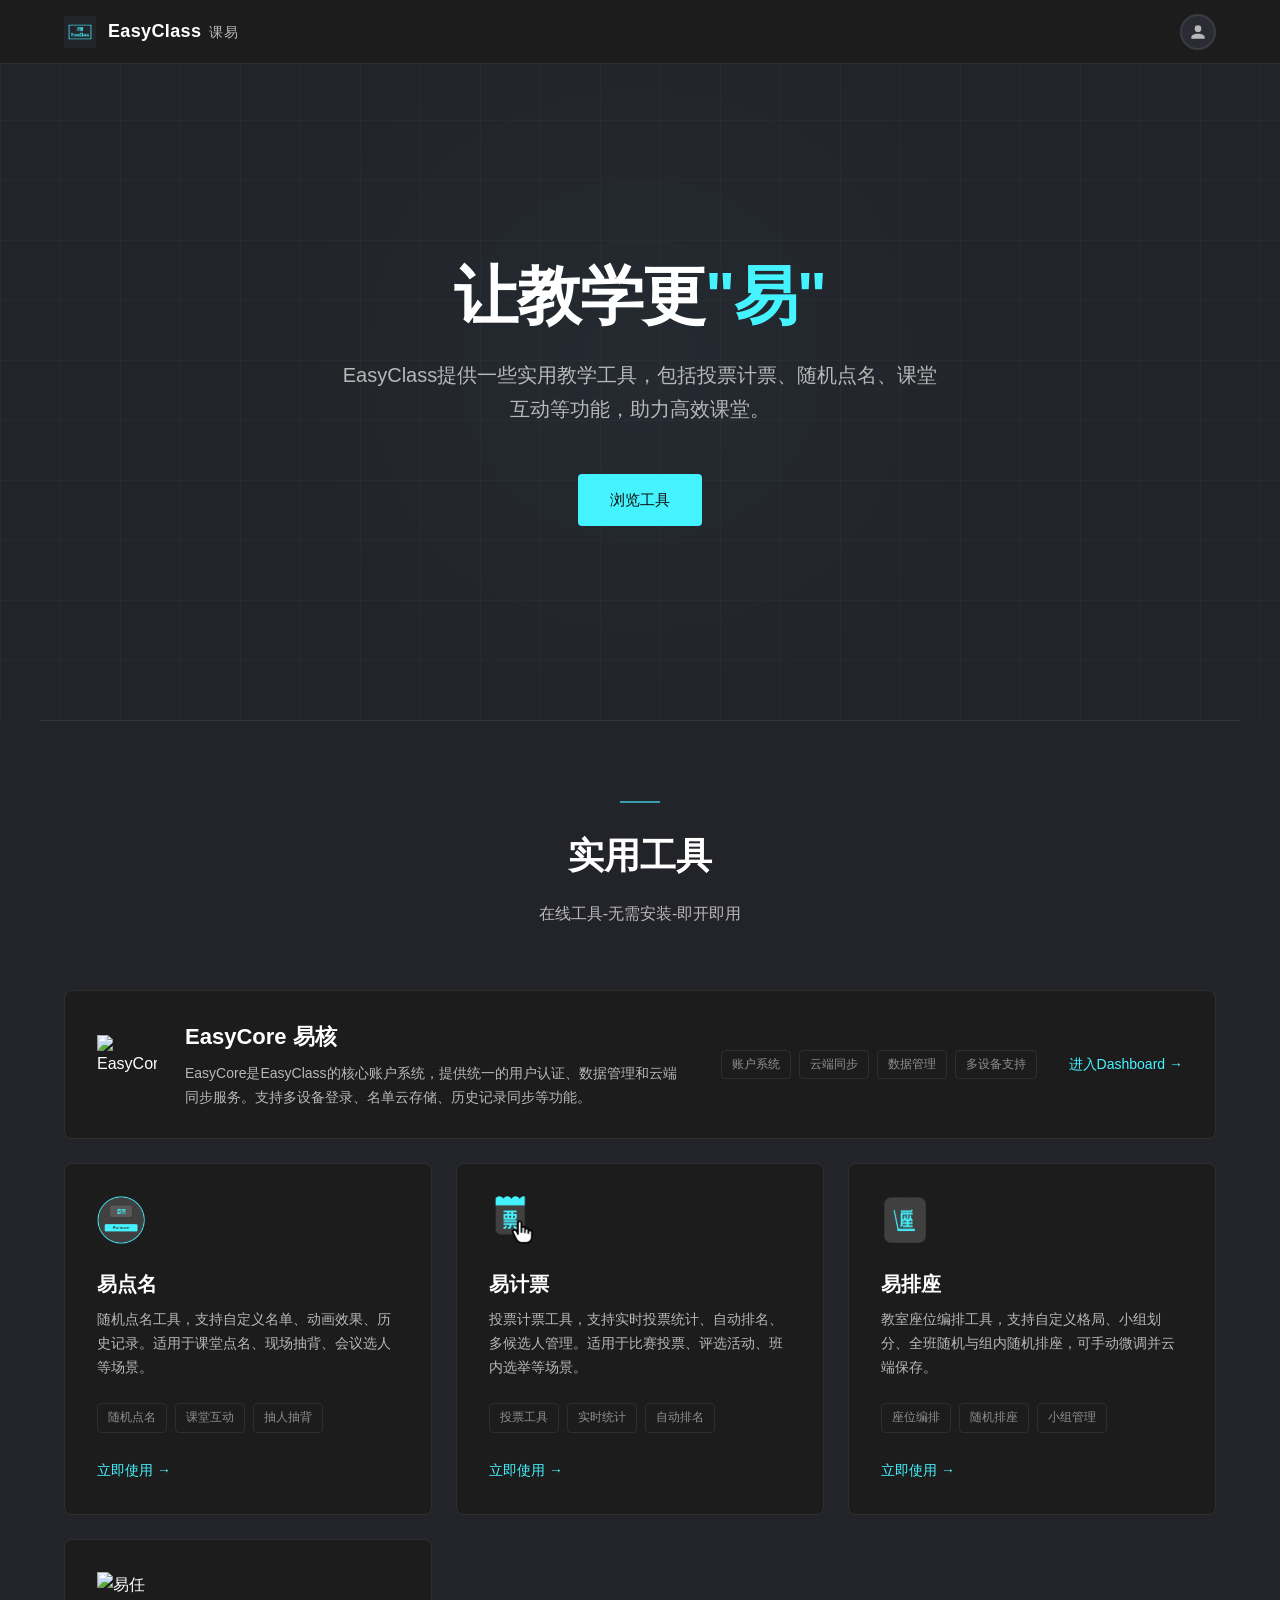
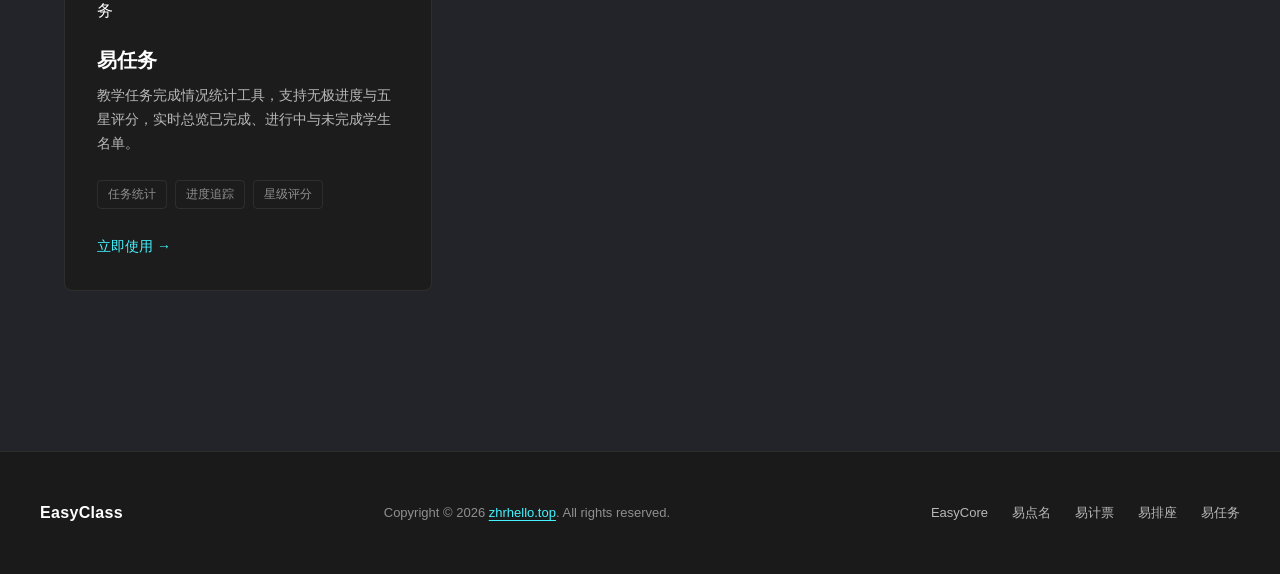
==== commit 44506ff7: "feat: 添加易任务功能，更新描述和关键词以提升用户体验" ====
--- a/index.html
+++ b/index.html
@@ -5,7 +5,7 @@
     <meta name="viewport" content="width=device-width, initial-scale=1.0, maximum-scale=1.0, user-scalable=yes">
 <!-- 更精确的标题和描述 -->
 <title>EasyClass课易 - 免费在线教学工具箱 | 随机点名、投票计票、座位编排</title>
-<meta name="description" content="EasyClass课易提供EasyCore易核账户系统、易点名随机点名器、易计票投票工具、易排座座位编排工具等免费在线教学工具。无需安装，即开即用，助力高效课堂教学。">
+<meta name="description" content="EasyClass课易提供EasyCore易核账户系统、易点名随机点名器、易计票投票工具、易排座座位编排工具、易任务教学任务统计等免费在线教学工具。无需安装，即开即用，助力高效课堂教学。">
 <meta name="robots" content="index, follow, max-image-preview:large">
 <meta name="googlebot" content="index, follow">
 <script type="application/ld+json">
@@ -44,6 +44,14 @@
       "url": "https://easyclass.zhrhello.top/easyseats/",
       "applicationCategory": "EducationalApplication",
       "description": "在线教室座位编排工具，支持自定义格局、小组划分、随机排座与云端保存"
+    },
+    {
+      "@type": "SoftwareApplication",
+      "position": 5,
+      "name": "易任务",
+      "url": "https://easyclass.zhrhello.top/easytasks/",
+      "applicationCategory": "EducationalApplication",
+      "description": "在线教学任务统计工具，支持进度追踪、星级评分、学生完成情况总览"
     }
   ]
 }
@@ -55,7 +63,7 @@
 <meta property="og:url" content="https://easyclass.zhrhello.top/">
 <meta property="og:site_name" content="EasyClass课易">
 
-<meta name="keywords" content="EasyClass,课易,EasyCore,易核,Randamer,易点名,EasyCounter,易计票,EasySeats,易排座,在线教学工具,课堂点名,投票计票,座位编排,随机排座,小组划分,教室排座,随机分组,教学辅助工具,班级管理,随机点名,唱票,评选,投票">
+<meta name="keywords" content="EasyClass,课易,EasyCore,易核,Randamer,易点名,EasyCounter,易计票,EasySeats,易排座,EasyTasks,易任务,在线教学工具,课堂点名,投票计票,座位编排,随机排座,小组划分,教室排座,随机分组,任务统计,进度追踪,星级评分,背诵进度,教学辅助工具,班级管理,随机点名,唱票,评选,投票">
 
 <!-- Twitter Card -->
 <meta name="twitter:card" content="summary">
@@ -183,7 +191,6 @@
             font-weight: 900;
             font-size: 18px;
             color: var(--bg-primary);
-            border-radius: 8px;
             overflow: hidden;
             flex-shrink: 0;
         }
@@ -193,7 +200,6 @@
             height: 100%;
             object-fit: cover;
             display: block;
-            border-radius: 8px;
         }
 
         .logo-text {
@@ -1013,6 +1019,19 @@
                 </div>
                 <span class="product-link">立即使用 →</span>
             </a>
+            <a href="easytasks/" class="product-card" target="_blank" rel="noopener noreferrer">
+                <div class="product-icon"><img src="easytasks/logo.png" alt="易任务"></div>
+                <h3 class="product-name">易任务</h3>
+                <p class="product-desc">
+                    教学任务完成情况统计工具，支持无极进度与五星评分，实时总览已完成、进行中与未完成学生名单。
+                </p>
+                <div class="product-tags">
+                    <span class="product-tag">任务统计</span>
+                    <span class="product-tag">进度追踪</span>
+                    <span class="product-tag">星级评分</span>
+                </div>
+                <span class="product-link">立即使用 →</span>
+            </a>
         </div>
     </section>
 
@@ -1027,6 +1046,7 @@
                 <a href="randamer/" class="footer-link" target="_blank" rel="noopener noreferrer">易点名</a>
                 <a href="easycounter/" class="footer-link" target="_blank" rel="noopener noreferrer">易计票</a>
                 <a href="easyseats/" class="footer-link" target="_blank" rel="noopener noreferrer">易排座</a>
+                <a href="easytasks/" class="footer-link" target="_blank" rel="noopener noreferrer">易任务</a>
             </div>
         </div>
     </footer>
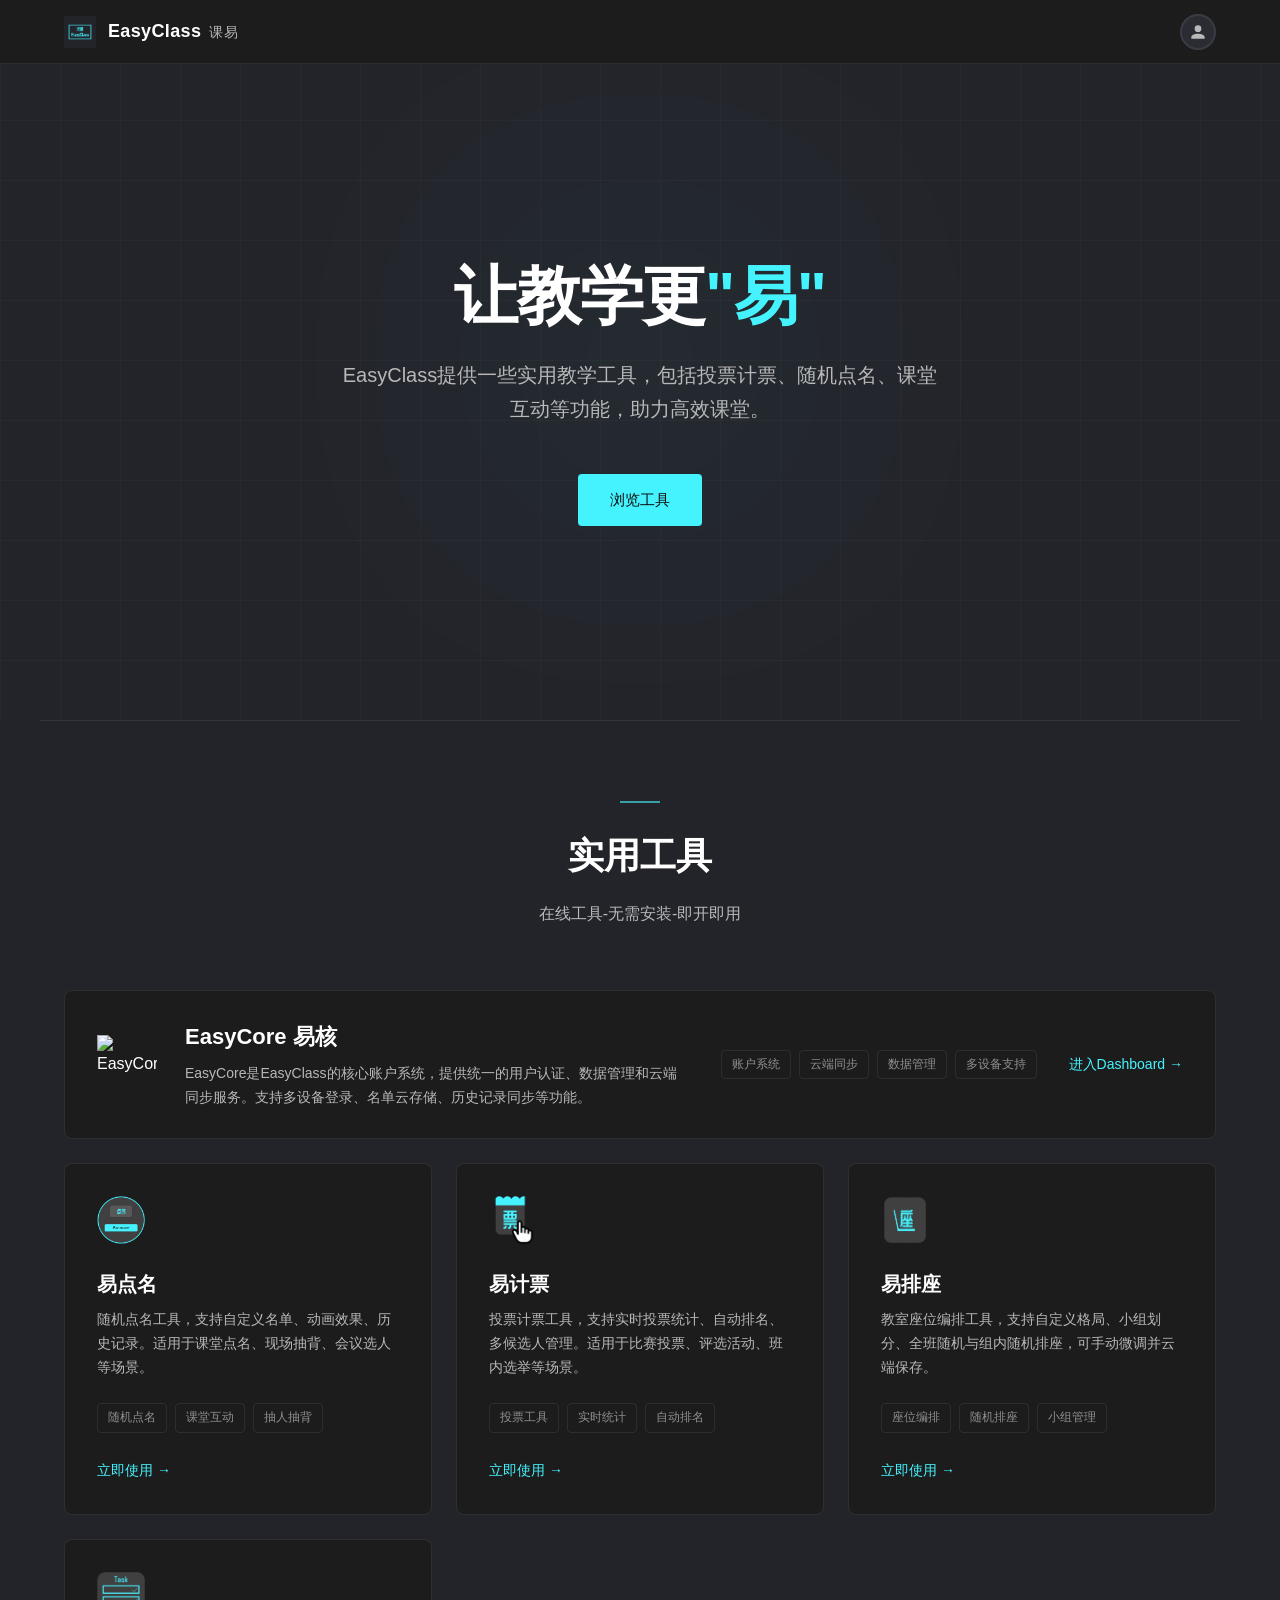
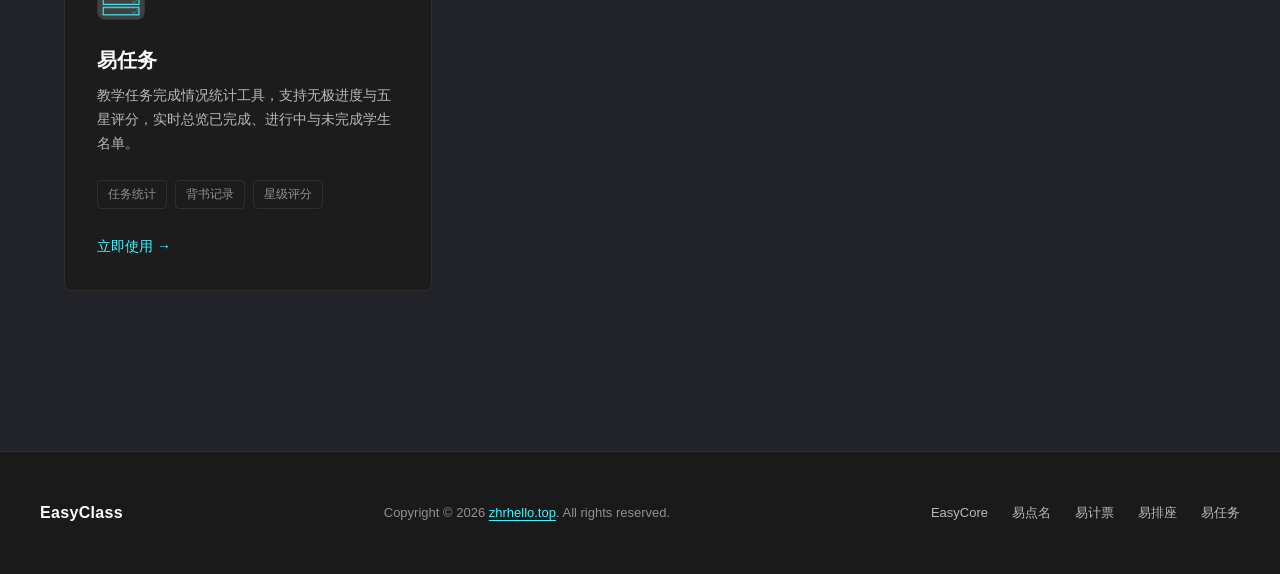
==== commit f970fbf6: "feat: 更新产品标签，将“进度追踪”更改为“背书记录”" ====
--- a/index.html
+++ b/index.html
@@ -1027,7 +1027,7 @@
                 </p>
                 <div class="product-tags">
                     <span class="product-tag">任务统计</span>
-                    <span class="product-tag">进度追踪</span>
+                    <span class="product-tag">背书记录</span>
                     <span class="product-tag">星级评分</span>
                 </div>
                 <span class="product-link">立即使用 →</span>
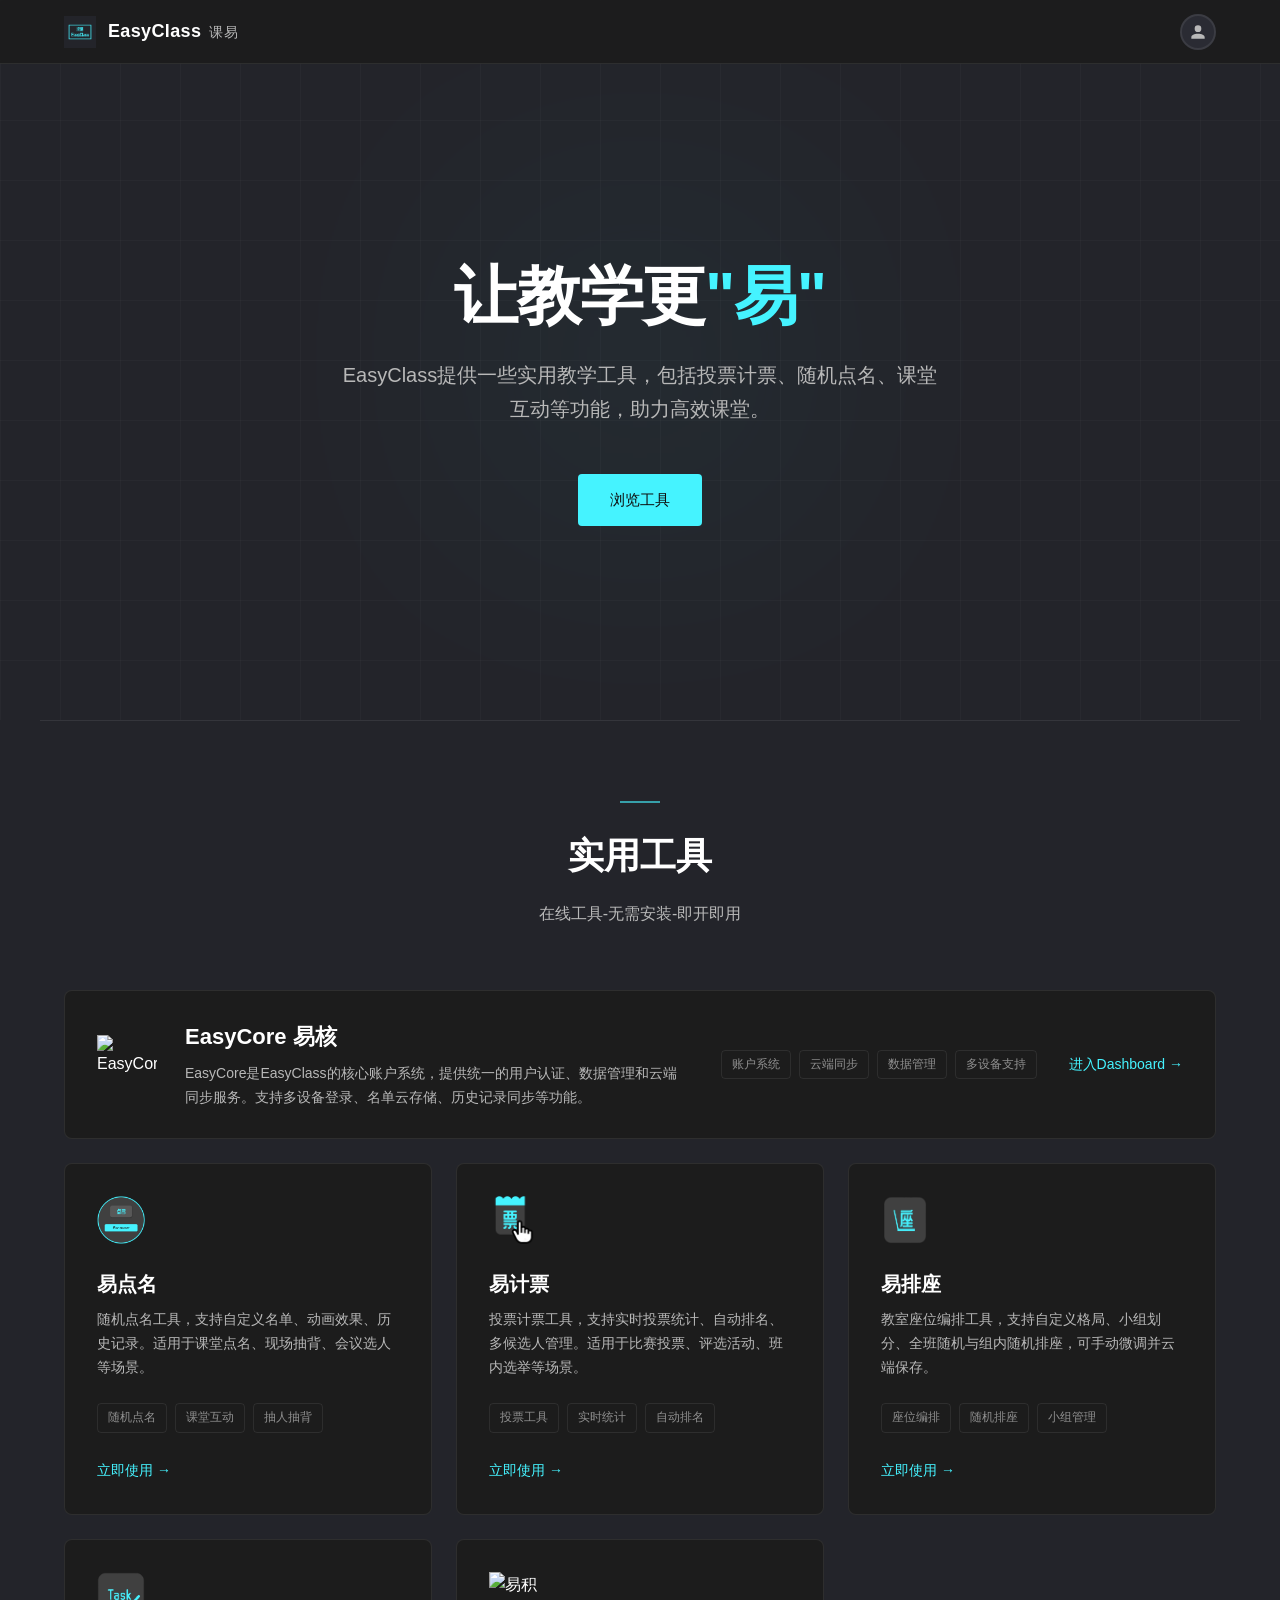
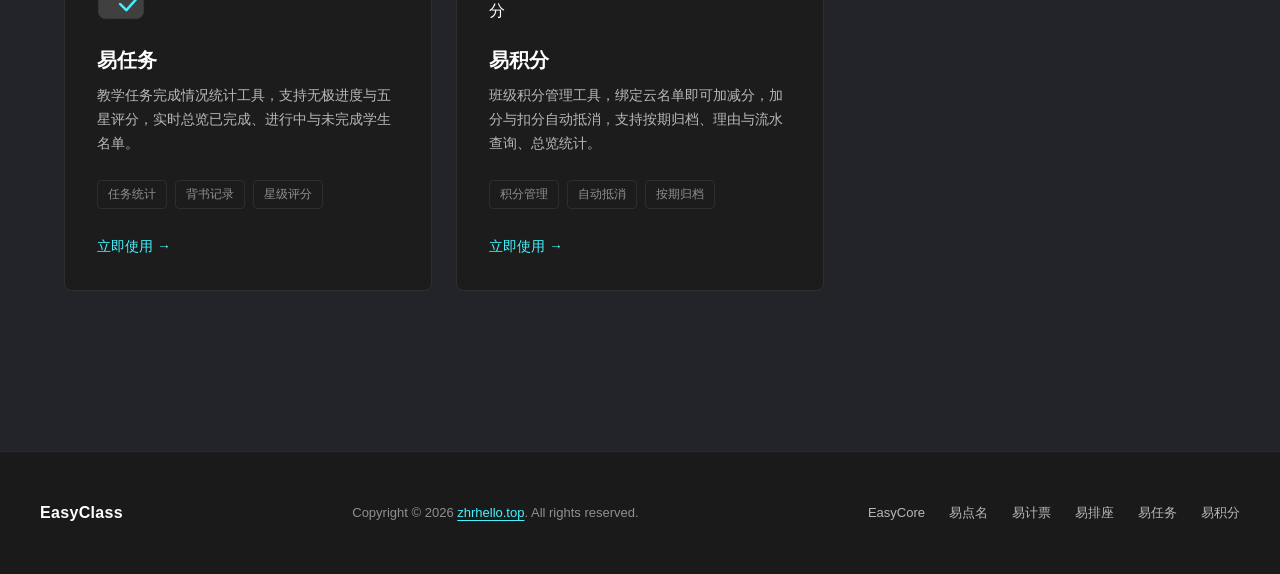
==== commit 24224062: "feat: 更新README和index.html，添加易积分功能描述及相关信息" ====
--- a/index.html
+++ b/index.html
@@ -5,7 +5,7 @@
     <meta name="viewport" content="width=device-width, initial-scale=1.0, maximum-scale=1.0, user-scalable=yes">
 <!-- 更精确的标题和描述 -->
 <title>EasyClass课易 - 免费在线教学工具箱 | 随机点名、投票计票、座位编排</title>
-<meta name="description" content="EasyClass课易提供EasyCore易核账户系统、易点名随机点名器、易计票投票工具、易排座座位编排工具、易任务教学任务统计等免费在线教学工具。无需安装，即开即用，助力高效课堂教学。">
+<meta name="description" content="EasyClass课易提供EasyCore易核账户系统、易点名随机点名器、易计票投票工具、易排座座位编排工具、易任务教学任务统计、易积分班级积分管理等免费在线教学工具。无需安装，即开即用，助力高效课堂教学。">
 <meta name="robots" content="index, follow, max-image-preview:large">
 <meta name="googlebot" content="index, follow">
 <script type="application/ld+json">
@@ -52,6 +52,14 @@
       "url": "https://easyclass.zhrhello.top/easytasks/",
       "applicationCategory": "EducationalApplication",
       "description": "在线教学任务统计工具，支持进度追踪、星级评分、学生完成情况总览"
+    },
+    {
+      "@type": "SoftwareApplication",
+      "position": 6,
+      "name": "易积分",
+      "url": "https://easyclass.zhrhello.top/easyscore/",
+      "applicationCategory": "EducationalApplication",
+      "description": "在线班级积分管理工具，支持加减分、自动抵消、按期归档与流水统计"
     }
   ]
 }
@@ -63,7 +71,7 @@
 <meta property="og:url" content="https://easyclass.zhrhello.top/">
 <meta property="og:site_name" content="EasyClass课易">
 
-<meta name="keywords" content="EasyClass,课易,EasyCore,易核,Randamer,易点名,EasyCounter,易计票,EasySeats,易排座,EasyTasks,易任务,在线教学工具,课堂点名,投票计票,座位编排,随机排座,小组划分,教室排座,随机分组,任务统计,进度追踪,星级评分,背诵进度,教学辅助工具,班级管理,随机点名,唱票,评选,投票">
+<meta name="keywords" content="EasyClass,课易,EasyCore,易核,Randamer,易点名,EasyCounter,易计票,EasySeats,易排座,EasyTasks,易任务,EasyScore,易积分,积分管理,班级积分,加减分,积分表,自动抵消,积分归档,在线教学工具,课堂点名,投票计票,座位编排,随机排座,小组划分,教室排座,随机分组,任务统计,进度追踪,星级评分,背诵进度,教学辅助工具,班级管理,随机点名,唱票,评选,投票">
 
 <!-- Twitter Card -->
 <meta name="twitter:card" content="summary">
@@ -91,6 +99,7 @@
   "featureList": [
     "在线随机点名",
     "投票计票",
+    "班级积分管理",
     "课堂互动",
     "云端同步"
   ]
@@ -1032,6 +1041,19 @@
                 </div>
                 <span class="product-link">立即使用 →</span>
             </a>
+            <a href="easyscore/" class="product-card" target="_blank" rel="noopener noreferrer">
+                <div class="product-icon"><img src="easyscore/logo.png" alt="易积分"></div>
+                <h3 class="product-name">易积分</h3>
+                <p class="product-desc">
+                    班级积分管理工具，绑定云名单即可加减分，加分与扣分自动抵消，支持按期归档、理由与流水查询、总览统计。
+                </p>
+                <div class="product-tags">
+                    <span class="product-tag">积分管理</span>
+                    <span class="product-tag">自动抵消</span>
+                    <span class="product-tag">按期归档</span>
+                </div>
+                <span class="product-link">立即使用 →</span>
+            </a>
         </div>
     </section>
 
@@ -1047,6 +1069,7 @@
                 <a href="easycounter/" class="footer-link" target="_blank" rel="noopener noreferrer">易计票</a>
                 <a href="easyseats/" class="footer-link" target="_blank" rel="noopener noreferrer">易排座</a>
                 <a href="easytasks/" class="footer-link" target="_blank" rel="noopener noreferrer">易任务</a>
+                <a href="easyscore/" class="footer-link" target="_blank" rel="noopener noreferrer">易积分</a>
             </div>
         </div>
     </footer>
